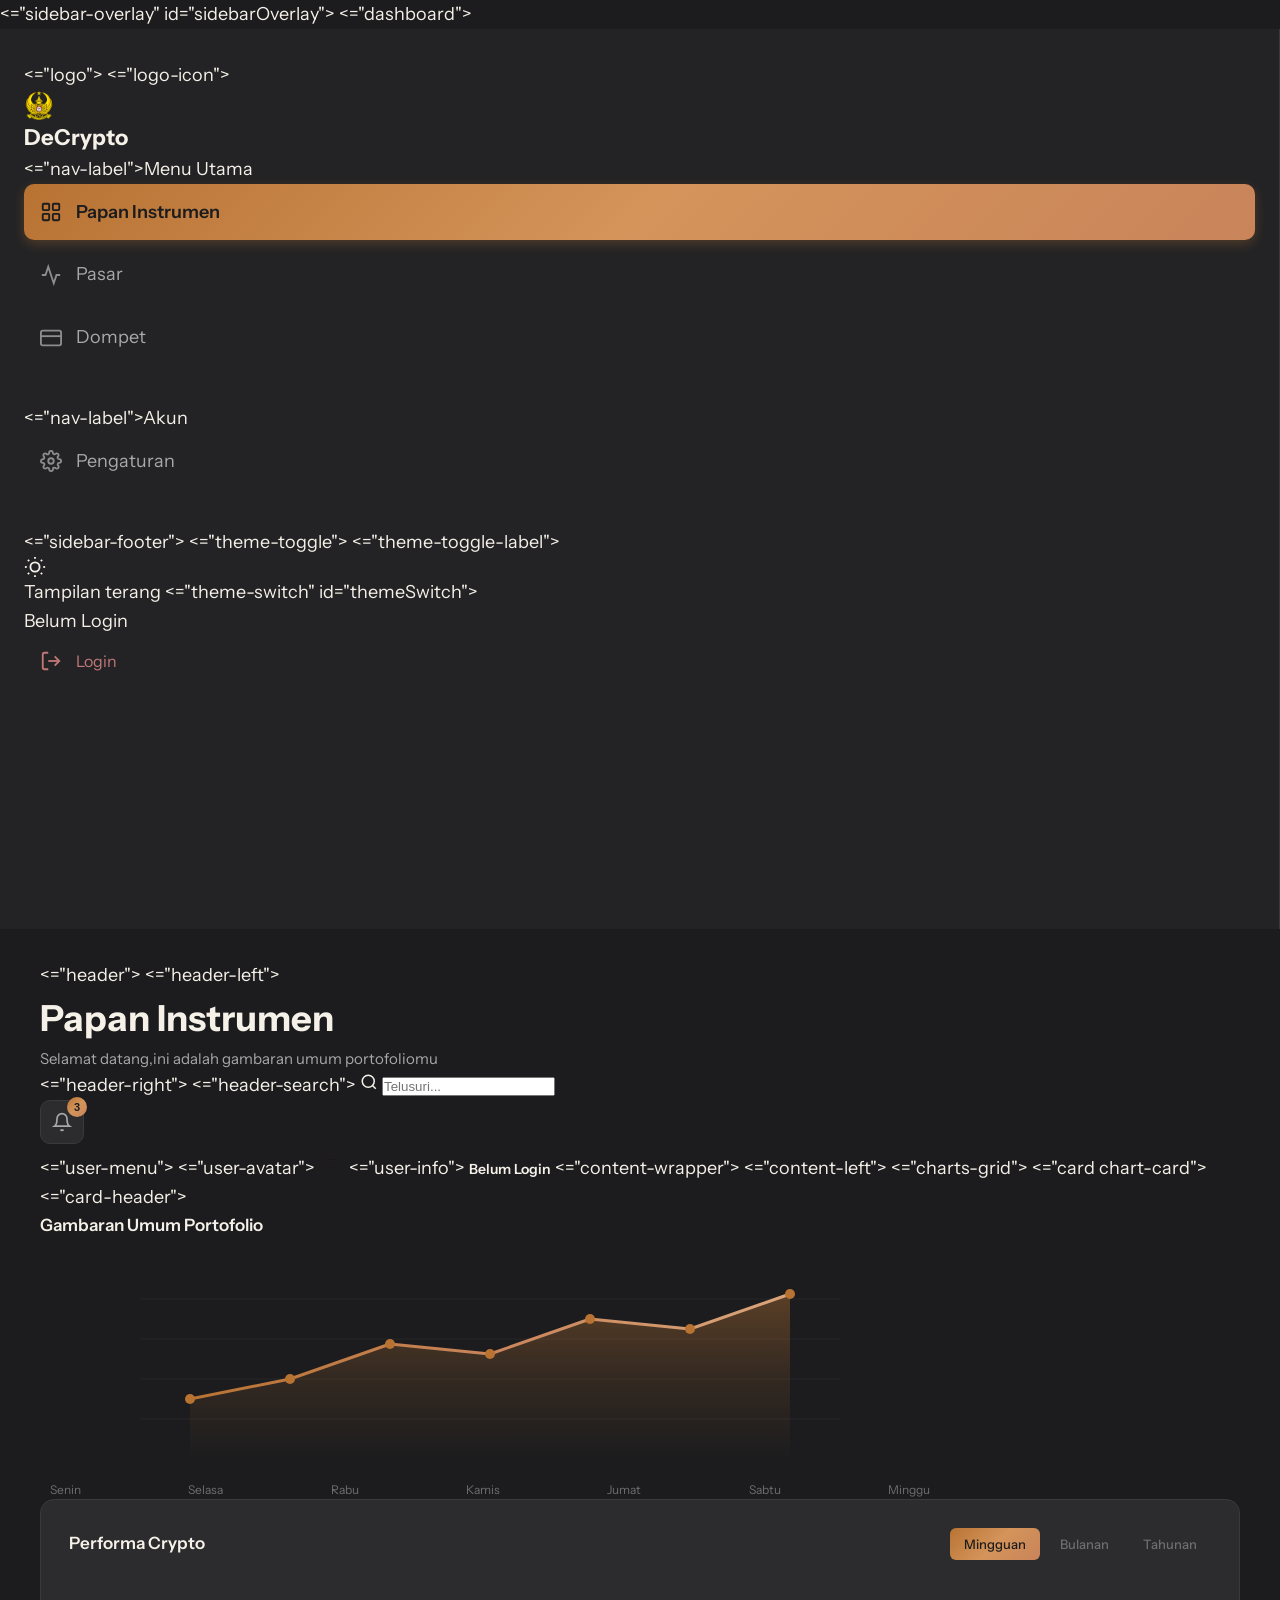
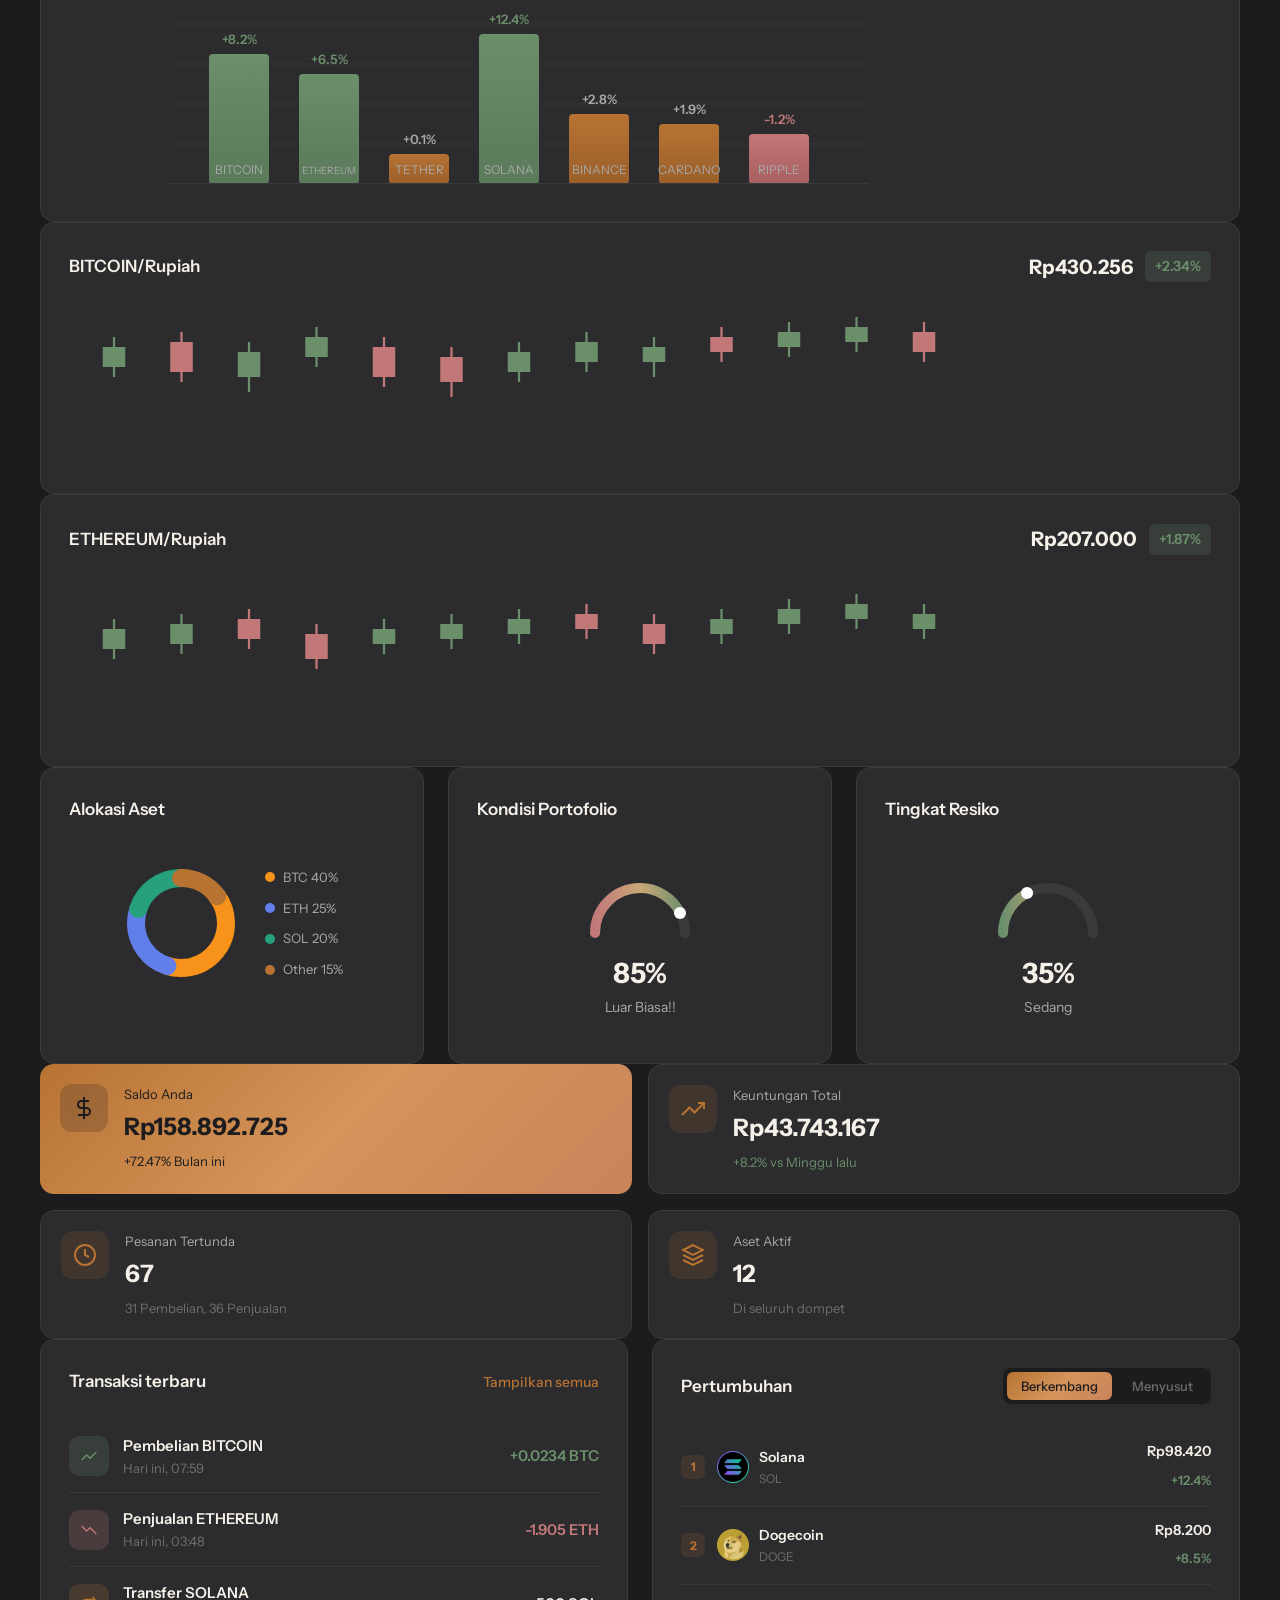
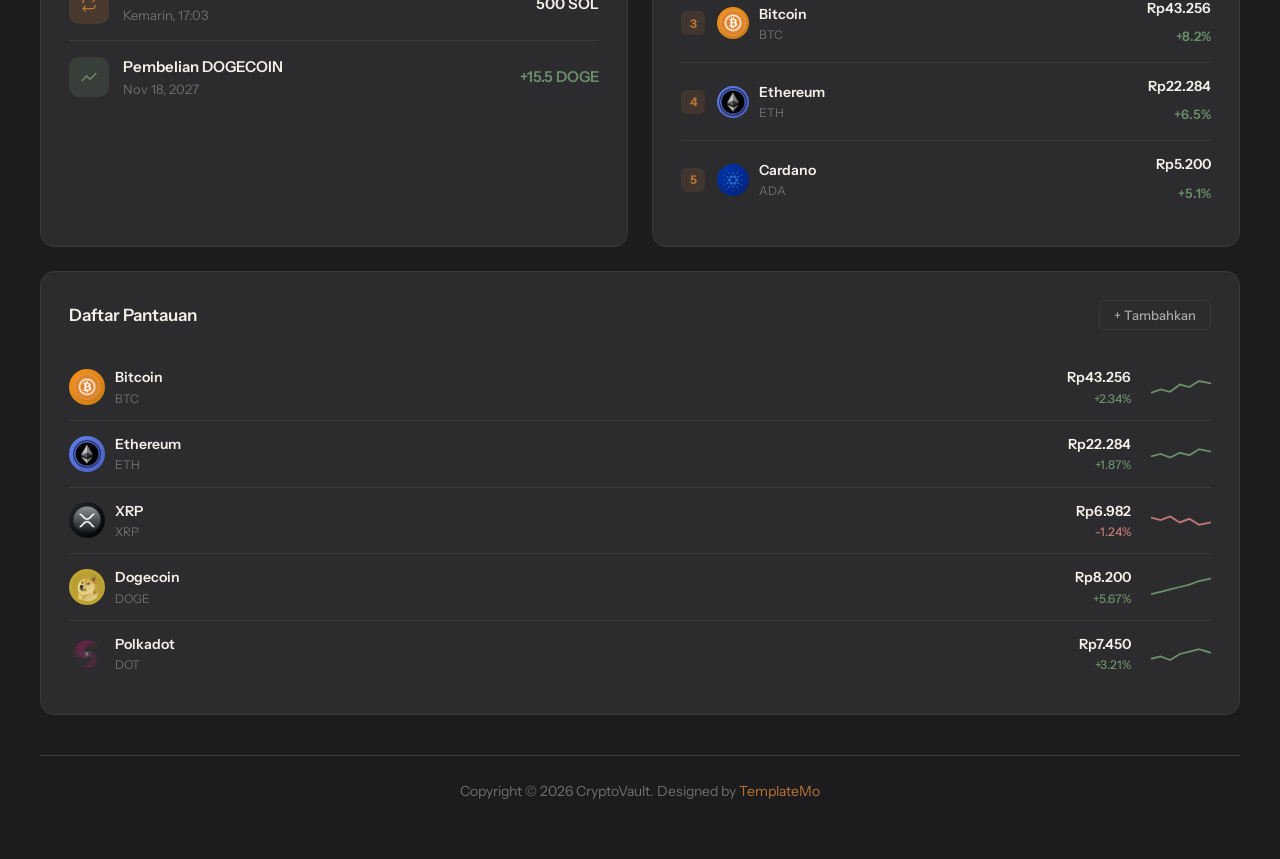
==== index.html @ 8c6b8ea2 "Update index.html" ====
<!DOCTYPE html>
<html lang="en" data-theme="dark">
<head>
    <meta charset="UTF-8">
    <meta name="viewport" content="width=device-width, initial-scale=1.0">
    <title>Dashboard - Decrypto</title>
    <script>
        // Load theme immediately to prevent flash
        (function() {
            const savedTheme = localStorage.getItem('theme') || 'dark';
            document.documentElement.setAttribute('data-theme', savedTheme);
        })();
    </script>
    <link rel="preconnect" href="https://fonts.googleapis.com">
    <link rel="preconnect" href="https://fonts.gstatic.com" crossorigin>
    <link href="https://fonts.googleapis.com/css2?family=Instrument+Sans:wght@400;500;600;700&display=swap" rel="stylesheet">
    <link rel="stylesheet" href="css/templatemo-crypto-style.css">
    <link rel="stylesheet" href="css/templatemo-crypto-dashboard.css">
    
    <!--

TemplateMo 609 Crypto Vault

https://templatemo.com/tm-609-crypto-vault

-->
</head>
<body>
    <!-- Mobile Menu Toggle -->
    <button class="mobile-menu-toggle" id="mobileMenuToggle" aria-label="Toggle menu">
        <div class="hamburger">
            <span></span>
            <span></span>
            <span></span>
        </div>
    </button>

    <!-- Sidebar Overlay -->
    <="sidebar-overlay" id="sidebarOverlay"></div>

    <="dashboard">
        <!-- Sidebar -->
        <aside class="sidebar" id="sidebar">
            <="logo">
                <="logo-icon"><img src="img/Delyot.png" width="30" height="30"></div>
                <span class="logo-text">DeCrypto</span>
            </div>

            <nav class="nav-section">
                <="nav-label">Menu Utama</div>
                <a href="index.html" class="nav-item active">
                    <svg class="nav-icon" viewBox="0 0 24 24" fill="none" stroke="currentColor" stroke-width="2">
                        <rect x="3" y="3" width="7" height="7" rx="1"/>
                        <rect x="14" y="3" width="7" height="7" rx="1"/>
                        <rect x="3" y="14" width="7" height="7" rx="1"/>
                        <rect x="14" y="14" width="7" height="7" rx="1"/>
                    </svg>
                    Papan Instrumen
                </a>
                <a href="markets.html" class="nav-item">
                    <svg class="nav-icon" viewBox="0 0 24 24" fill="none" stroke="currentColor" stroke-width="2">
                        <polyline points="22 12 18 12 15 21 9 3 6 12 2 12"/>
                    </svg>
                    Pasar
                </a>
                <a href="wallet.html" class="nav-item">
                    <svg class="nav-icon" viewBox="0 0 24 24" fill="none" stroke="currentColor" stroke-width="2">
                        <rect x="1" y="4" width="22" height="16" rx="2" ry="2"/>
                        <line x1="1" y1="10" x2="23" y2="10"/>
                    </svg>
                    Dompet
                </a>
            </nav>

            <nav class="nav-section">
                <="nav-label">Akun</div>
                <a href="settings.html" class="nav-item">
                    <svg class="nav-icon" viewBox="0 0 24 24" fill="none" stroke="currentColor" stroke-width="2">
                        <circle cx="12" cy="12" r="3"/>
                        <path d="M19.4 15a1.65 1.65 0 00.33 1.82l.06.06a2 2 0 010 2.83 2 2 0 01-2.83 0l-.06-.06a1.65 1.65 0 00-1.82-.33 1.65 1.65 0 00-1 1.51V21a2 2 0 01-2 2 2 2 0 01-2-2v-.09A1.65 1.65 0 009 19.4a1.65 1.65 0 00-1.82.33l-.06.06a2 2 0 01-2.83 0 2 2 0 010-2.83l.06-.06a1.65 1.65 0 00.33-1.82 1.65 1.65 0 00-1.51-1H3a2 2 0 01-2-2 2 2 0 012-2h.09A1.65 1.65 0 004.6 9a1.65 1.65 0 00-.33-1.82l-.06-.06a2 2 0 010-2.83 2 2 0 012.83 0l.06.06a1.65 1.65 0 001.82.33H9a1.65 1.65 0 001-1.51V3a2 2 0 012-2 2 2 0 012 2v.09a1.65 1.65 0 001 1.51 1.65 1.65 0 001.82-.33l.06-.06a2 2 0 012.83 0 2 2 0 010 2.83l-.06.06a1.65 1.65 0 00-.33 1.82V9a1.65 1.65 0 001.51 1H21a2 2 0 012 2 2 2 0 01-2 2h-.09a1.65 1.65 0 00-1.51 1z"/>
                    </svg>
                    Pengaturan
                </a>
            </nav>

            <="sidebar-footer">
                <="theme-toggle">
                    <="theme-toggle-label">
                        <svg width="22" height="22" viewBox="0 0 24 24" fill="none" stroke="currentColor" stroke-width="2">
                            <circle cx="12" cy="12" r="5"/>
                            <line x1="12" y1="1" x2="12" y2="3"/>
                            <line x1="12" y1="21" x2="12" y2="23"/>
                            <line x1="4.22" y1="4.22" x2="5.64" y2="5.64"/>
                            <line x1="18.36" y1="18.36" x2="19.78" y2="19.78"/>
                            <line x1="1" y1="12" x2="3" y2="12"/>
                            <line x1="21" y1="12" x2="23" y2="12"/>
                            <line x1="4.22" y1="19.78" x2="5.64" y2="18.36"/>
                            <line x1="18.36" y1="5.64" x2="19.78" y2="4.22"/>
                        </svg>
                        Tampilan terang
                    </div>
                    <="theme-switch" id="themeSwitch"></div>
                </div>
                <p id="userInfo">Belum Login</p>
                <div id="authArea">
                    <button onclick="goLogin()" class="logout-btn">
                
                    <svg viewBox="0 0 24 24" fill="transparent" stroke="currentColor" stroke-width="2">
                        <path d="M9 21H5a2 2 0 01-2-2V5a2 2 0 012-2h4"/>
                        <polyline points="16 17 21 12 16 7"/>
                        <line x1="21" y1="12" x2="9" y2="12"/>
                    </svg>
                    Login
                    </button>
                </div>
            </div>
        </aside>

        <!-- Main Content -->
        <main class="main-content">
            <!-- Header -->
            <="header">
                <="header-left">
                    <h1>Papan Instrumen</h1>
                     <p id="userInfoo" class="header-subtitle">Selamat datang,ini adalah gambaran umum portofoliomu</p>
                </div>
                <="header-right">
                    <="header-search">
                        <svg width="18" height="18" viewBox="0 0 24 24" fill="none" stroke="currentColor" stroke-width="2">
                            <circle cx="11" cy="11" r="8"/>
                            <line x1="21" y1="21" x2="16.65" y2="16.65"/>
                        </svg>
                        <input type="text" placeholder="Telusuri...">
                    </div>
                    <button class="notification-btn">
                        <svg width="20" height="20" viewBox="0 0 24 24" fill="none" stroke="currentColor" stroke-width="2">
                            <path d="M18 8A6 6 0 006 8c0 7-3 9-3 9h18s-3-2-3-9"/>
                            <path d="M13.73 21a2 2 0 01-3.46 0"/>
                        </svg>
                        <span class="notification-badge">3</span>
                    </button>
                    <="user-menu">
                        <="user-avatar"><img src="img/user.png" width="30" height="30"></div>
                        <="user-info">
                            <span id="userInfooo" class="user-name">Belum Login</span>
                        </div>
                    </div>
                </div>
            </div>

            <!-- Content Wrapper -->
            <="content-wrapper">
                <!-- Left Column -->
                <="content-left">
                    <!-- Charts Grid -->
                    <="charts-grid">
                        <!-- Portfolio Overview -->
                        <="card chart-card">
                            <="card-header">
                                <h2 class="card-title">Gambaran Umum Portofolio</h2>
                            </div>
                            <div class="chart-container">
                                <svg class="line-chart" viewBox="0 0 700 200" preserveAspectRatio="xMidYMid meet">
                                    <defs>
                                        <linearGradient id="lineGradient" x1="0%" y1="0%" x2="100%" y2="0%">
                                            <stop offset="0%" style="stop-color:#b87333"/>
                                            <stop offset="50%" style="stop-color:#c9845a"/>
                                            <stop offset="100%" style="stop-color:#daa57a"/>
                                        </linearGradient>
                                        <linearGradient id="areaGradient" x1="0%" y1="0%" x2="0%" y2="100%">
                                            <stop offset="0%" style="stop-color:#b87333;stop-opacity:0.4"/>
                                            <stop offset="50%" style="stop-color:#b87333;stop-opacity:0.15"/>
                                            <stop offset="100%" style="stop-color:#b87333;stop-opacity:0"/>
                                        </linearGradient>
                                    </defs>
                                    <!-- Grid Lines -->
                                    <line x1="0" y1="40" x2="700" y2="40" stroke="var(--chart-grid)" stroke-width="1"/>
                                    <line x1="0" y1="80" x2="700" y2="80" stroke="var(--chart-grid)" stroke-width="1"/>
                                    <line x1="0" y1="120" x2="700" y2="120" stroke="var(--chart-grid)" stroke-width="1"/>
                                    <line x1="0" y1="160" x2="700" y2="160" stroke="var(--chart-grid)" stroke-width="1"/>
                                    
                                    <!-- Area Fill -->
                                    <polygon points="50,140 150,120 250,85 350,95 450,60 550,70 650,35 650,200 50,200" fill="url(#areaGradient)"/>
                                    
                                    <!-- Line -->
                                    <polyline points="50,140 150,120 250,85 350,95 450,60 550,70 650,35" fill="none" stroke="url(#lineGradient)" stroke-width="3" stroke-linecap="round" stroke-linejoin="round"/>
                                    
                                    <!-- Dots -->
                                    <circle cx="50" cy="140" r="5" fill="#b87333"/>
                                    <circle cx="150" cy="120" r="5" fill="#b87333"/>
                                    <circle cx="250" cy="85" r="5" fill="#b87333"/>
                                    <circle cx="350" cy="95" r="5" fill="#b87333"/>
                                    <circle cx="450" cy="60" r="5" fill="#b87333"/>
                                    <circle cx="550" cy="70" r="5" fill="#b87333"/>
                                    <circle cx="650" cy="35" r="5" fill="#b87333"/>
                                </svg>
                                <div class="chart-labels">
                                    <span>Senin</span>
                                    <span>Selasa</span>
                                    <span>Rabu</span>
                                    <span>Kamis</span>
                                    <span>Jumat</span>
                                    <span>Sabtu</span>
                                    <span>Minggu</span>
                                </div>
                            </div>
                        </div>

                        <!-- Asset Performance -->
                        <div class="card chart-card">
                            <div class="card-header">
                                <h2 class="card-title">Performa Crypto</h2>
                                <div class="chart-tabs">
                                    <button class="chart-tab active">Mingguan</button>
                                    <button class="chart-tab">Bulanan</button>
                                    <button class="chart-tab">Tahunan</button>
                                </div>
                            </div>
                            <div class="chart-container">
                                <svg class="bar-chart" viewBox="0 0 700 200" preserveAspectRatio="xMidYMid meet">
                                    <defs>
                                        <linearGradient id="barGradient1" x1="0%" y1="0%" x2="0%" y2="100%">
                                            <stop offset="0%" style="stop-color:#6b8e6b"/>
                                            <stop offset="100%" style="stop-color:#5a7a5a"/>
                                        </linearGradient>
                                        <linearGradient id="barGradient2" x1="0%" y1="0%" x2="0%" y2="100%">
                                            <stop offset="0%" style="stop-color:#b87333"/>
                                            <stop offset="100%" style="stop-color:#9a5f2a"/>
                                        </linearGradient>
                                        <linearGradient id="barGradient3" x1="0%" y1="0%" x2="0%" y2="100%">
                                            <stop offset="0%" style="stop-color:#c27878"/>
                                            <stop offset="100%" style="stop-color:#a85f5f"/>
                                        </linearGradient>
                                    </defs>
                                    <!-- Grid Lines -->
                                    <line x1="0" y1="40" x2="700" y2="40" stroke="var(--chart-grid)" stroke-width="1"/>
                                    <line x1="0" y1="80" x2="700" y2="80" stroke="var(--chart-grid)" stroke-width="1"/>
                                    <line x1="0" y1="120" x2="700" y2="120" stroke="var(--chart-grid)" stroke-width="1"/>
                                    <line x1="0" y1="160" x2="700" y2="160" stroke="var(--chart-grid)" stroke-width="1"/>
                                    
                                    <!-- Bars - BTC -->
                                    <rect x="40" y="70" width="60" height="130" rx="4" fill="url(#barGradient1)"/>
                                    <text x="70" y="190" text-anchor="middle" fill="var(--text-secondary)" font-size="12">BITCOIN</text>
                                    <text x="70" y="60" text-anchor="middle" fill="var(--gain)" font-size="13" font-weight="600">+8.2%</text>
                                    
                                    <!-- Bars - ETH -->
                                    <rect x="130" y="90" width="60" height="110" rx="4" fill="url(#barGradient1)"/>
                                    <text x="160" y="190" text-anchor="middle" fill="var(--text-secondary)" font-size="10">ETHEREUM</text>
                                    <text x="160" y="80" text-anchor="middle" fill="var(--gain)" font-size="13" font-weight="600">+6.5%</text>
                                    
                                    <!-- Bars - USDT -->
                                    <rect x="220" y="170" width="60" height="30" rx="4" fill="url(#barGradient2)"/>
                                    <text x="250" y="190" text-anchor="middle" fill="var(--text-secondary)" font-size="12">TETHER</text>
                                    <text x="250" y="160" text-anchor="middle" fill="var(--text-secondary)" font-size="13" font-weight="600">+0.1%</text>
                                    
                                    <!-- Bars - SOL -->
                                    <rect x="310" y="50" width="60" height="150" rx="4" fill="url(#barGradient1)"/>
                                    <text x="340" y="190" text-anchor="middle" fill="var(--text-secondary)" font-size="12">SOLANA</text>
                                    <text x="340" y="40" text-anchor="middle" fill="var(--gain)" font-size="13" font-weight="600">+12.4%</text>
                                    
                                    <!-- Bars - BNB -->
                                    <rect x="400" y="130" width="60" height="70" rx="4" fill="url(#barGradient2)"/>
                                    <text x="430" y="190" text-anchor="middle" fill="var(--text-secondary)" font-size="12">BINANCE</text>
                                    <text x="430" y="120" text-anchor="middle" fill="var(--text-secondary)" font-size="13" font-weight="600">+2.8%</text>
                                    
                                    <!-- Bars - ADA -->
                                    <rect x="490" y="140" width="60" height="60" rx="4" fill="url(#barGradient2)"/>
                                    <text x="520" y="190" text-anchor="middle" fill="var(--text-secondary)" font-size="12">CARDANO</text>
                                    <text x="520" y="130" text-anchor="middle" fill="var(--text-secondary)" font-size="13" font-weight="600">+1.9%</text>
                                    
                                    <!-- Bars - XRP -->
                                    <rect x="580" y="150" width="60" height="50" rx="4" fill="url(#barGradient3)"/>
                                    <text x="610" y="190" text-anchor="middle" fill="var(--text-secondary)" font-size="12">RIPPLE</text>
                                    <text x="610" y="140" text-anchor="middle" fill="var(--loss)" font-size="13" font-weight="600">-1.2%</text>
                                    
                                    <!-- Baseline -->
                                    <line x1="0" y1="200" x2="700" y2="200" stroke="var(--border)" stroke-width="2"/>        
                                </svg>
                            </div>
                        </div>

                        <!-- BTC/USD Trading -->
                        <div class="card chart-card">
                            <div class="card-header">
                                <h2 class="card-title">BITCOIN/Rupiah</h2>
                                <div class="trading-pair">
                                    <span class="pair-price">Rp430.256</span>
                                    <span class="pair-change positive">+2.34%</span>
                                </div>
                            </div>
                            <div class="candlestick-chart">
                                <svg viewBox="0 0 400 150" preserveAspectRatio="none">
                                    <line x1="20" y1="30" x2="20" y2="70" stroke="#6b8e6b" stroke-width="1"/>
                                    <rect x="15" y="40" width="10" height="20" fill="#6b8e6b"/>
                                    <line x1="50" y1="25" x2="50" y2="75" stroke="#c27878" stroke-width="1"/>
                                    <rect x="45" y="35" width="10" height="30" fill="#c27878"/>
                                    <line x1="80" y1="35" x2="80" y2="85" stroke="#6b8e6b" stroke-width="1"/>
                                    <rect x="75" y="45" width="10" height="25" fill="#6b8e6b"/>
                                    <line x1="110" y1="20" x2="110" y2="60" stroke="#6b8e6b" stroke-width="1"/>
                                    <rect x="105" y="30" width="10" height="20" fill="#6b8e6b"/>
                                    <line x1="140" y1="30" x2="140" y2="80" stroke="#c27878" stroke-width="1"/>
                                    <rect x="135" y="40" width="10" height="30" fill="#c27878"/>
                                    <line x1="170" y1="40" x2="170" y2="90" stroke="#c27878" stroke-width="1"/>
                                    <rect x="165" y="50" width="10" height="25" fill="#c27878"/>
                                    <line x1="200" y1="35" x2="200" y2="75" stroke="#6b8e6b" stroke-width="1"/>
                                    <rect x="195" y="45" width="10" height="20" fill="#6b8e6b"/>
                                    <line x1="230" y1="25" x2="230" y2="65" stroke="#6b8e6b" stroke-width="1"/>
                                    <rect x="225" y="35" width="10" height="20" fill="#6b8e6b"/>
                                    <line x1="260" y1="30" x2="260" y2="70" stroke="#6b8e6b" stroke-width="1"/>
                                    <rect x="255" y="40" width="10" height="15" fill="#6b8e6b"/>
                                    <line x1="290" y1="20" x2="290" y2="55" stroke="#c27878" stroke-width="1"/>
                                    <rect x="285" y="30" width="10" height="15" fill="#c27878"/>
                                    <line x1="320" y1="15" x2="320" y2="50" stroke="#6b8e6b" stroke-width="1"/>
                                    <rect x="315" y="25" width="10" height="15" fill="#6b8e6b"/>
                                    <line x1="350" y1="10" x2="350" y2="45" stroke="#6b8e6b" stroke-width="1"/>
                                    <rect x="345" y="20" width="10" height="15" fill="#6b8e6b"/>
                                    <line x1="380" y1="15" x2="380" y2="55" stroke="#c27878" stroke-width="1"/>
                                    <rect x="375" y="25" width="10" height="20" fill="#c27878"/>
                                </svg>
                            </div>
                        </div>

                        <!-- ETH/USD Trading -->
                        <div class="card chart-card">
                            <div class="card-header">
                                <h2 class="card-title">ETHEREUM/Rupiah</h2>
                                <div class="trading-pair">
                                    <span class="pair-price">Rp207.000</span>
                                    <span class="pair-change positive">+1.87%</span>
                                </div>
                            </div>
                            <div class="candlestick-chart">
                                <svg viewBox="0 0 400 150" preserveAspectRatio="none">
                                    <line x1="20" y1="40" x2="20" y2="80" stroke="#6b8e6b" stroke-width="1"/>
                                    <rect x="15" y="50" width="10" height="20" fill="#6b8e6b"/>
                                    <line x1="50" y1="35" x2="50" y2="75" stroke="#6b8e6b" stroke-width="1"/>
                                    <rect x="45" y="45" width="10" height="20" fill="#6b8e6b"/>
                                    <line x1="80" y1="30" x2="80" y2="70" stroke="#c27878" stroke-width="1"/>
                                    <rect x="75" y="40" width="10" height="20" fill="#c27878"/>
                                    <line x1="110" y1="45" x2="110" y2="90" stroke="#c27878" stroke-width="1"/>
                                    <rect x="105" y="55" width="10" height="25" fill="#c27878"/>
                                    <line x1="140" y1="40" x2="140" y2="75" stroke="#6b8e6b" stroke-width="1"/>
                                    <rect x="135" y="50" width="10" height="15" fill="#6b8e6b"/>
                                    <line x1="170" y1="35" x2="170" y2="70" stroke="#6b8e6b" stroke-width="1"/>
                                    <rect x="165" y="45" width="10" height="15" fill="#6b8e6b"/>
                                    <line x1="200" y1="30" x2="200" y2="65" stroke="#6b8e6b" stroke-width="1"/>
                                    <rect x="195" y="40" width="10" height="15" fill="#6b8e6b"/>
                                    <line x1="230" y1="25" x2="230" y2="60" stroke="#c27878" stroke-width="1"/>
                                    <rect x="225" y="35" width="10" height="15" fill="#c27878"/>
                                    <line x1="260" y1="35" x2="260" y2="75" stroke="#c27878" stroke-width="1"/>
                                    <rect x="255" y="45" width="10" height="20" fill="#c27878"/>
                                    <line x1="290" y1="30" x2="290" y2="65" stroke="#6b8e6b" stroke-width="1"/>
                                    <rect x="285" y="40" width="10" height="15" fill="#6b8e6b"/>
                                    <line x1="320" y1="20" x2="320" y2="55" stroke="#6b8e6b" stroke-width="1"/>
                                    <rect x="315" y="30" width="10" height="15" fill="#6b8e6b"/>
                                    <line x1="350" y1="15" x2="350" y2="50" stroke="#6b8e6b" stroke-width="1"/>
                                    <rect x="345" y="25" width="10" height="15" fill="#6b8e6b"/>
                                    <line x1="380" y1="25" x2="380" y2="60" stroke="#6b8e6b" stroke-width="1"/>
                                    <rect x="375" y="35" width="10" height="15" fill="#6b8e6b"/>
                                </svg>
                            </div>
                        </div>
                    </div>

                    <!-- Bottom Row -->
                    <div class="bottom-row">
                        <!-- Asset Allocation -->
                        <div class="card">
                            <div class="card-header">
                                <h2 class="card-title">Alokasi Aset</h2>
                            </div>
                            <div class="donut-chart-container">
                                <svg class="donut-chart" viewBox="0 0 120 120">
                                    <circle cx="60" cy="60" r="45" fill="none" stroke="#f7931a" stroke-width="18" stroke-dasharray="113 170" stroke-dashoffset="-42" stroke-linecap="round"/>
                                    <circle cx="60" cy="60" r="45" fill="none" stroke="#627eea" stroke-width="18" stroke-dasharray="71 212" stroke-dashoffset="-155" stroke-linecap="round"/>
                                    <circle cx="60" cy="60" r="45" fill="none" stroke="#26a17b" stroke-width="18" stroke-dasharray="57 226" stroke-dashoffset="-226" stroke-linecap="round"/>
                                    <circle cx="60" cy="60" r="45" fill="none" stroke="#b87333" stroke-width="18" stroke-dasharray="42 241" stroke-dashoffset="-283" stroke-linecap="round"/>
                                </svg>
                                <div class="donut-legend">
                                    <div class="legend-item"><span class="legend-dot btc"></span>BTC 40%</div>
                                    <div class="legend-item"><span class="legend-dot eth"></span>ETH 25%</div>
                                    <div class="legend-item"><span class="legend-dot usdt"></span>SOL 20%</div>
                                    <div class="legend-item"><span class="legend-dot other"></span>Other 15%</div>
                                </div>
                            </div>
                        </div>

                        <!-- Portfolio Health -->
                        <div class="card">
                            <div class="card-header">
                                <h2 class="card-title">Kondisi Portofolio</h2>
                            </div>
                            <div class="gauge-container">
                                <svg class="gauge" viewBox="0 0 120 80">
                                    <defs>
                                        <linearGradient id="gaugeGradient1" x1="0%" y1="0%" x2="100%" y2="0%">
                                            <stop offset="0%" style="stop-color:#c27878"/>
                                            <stop offset="50%" style="stop-color:#c9a878"/>
                                            <stop offset="100%" style="stop-color:#6b8e6b"/>
                                        </linearGradient>
                                    </defs>
                                    <path d="M15,70 A45,45 0 0,1 105,70" fill="none" stroke="var(--border)" stroke-width="10" stroke-linecap="round"/>
                                    <path d="M15,70 A45,45 0 0,1 105,70" fill="none" stroke="url(#gaugeGradient1)" stroke-width="10" stroke-linecap="round" stroke-dasharray="120 141"/>
                                    <circle cx="100" cy="50" r="6" fill="white"/>
                                </svg>
                                <div class="gauge-value">85%</div>
                                <div class="gauge-label">Luar Biasa!!</div>
                            </div>
                        </div>

                        <!-- Risk Level -->
                        <div class="card">
                            <div class="card-header">
                                <h2 class="card-title">Tingkat Resiko</h2>
                            </div>
                            <div class="gauge-container">
                                <svg class="gauge" viewBox="0 0 120 80">
                                    <defs>
                                        <linearGradient id="gaugeGradient2" x1="0%" y1="0%" x2="100%" y2="0%">
                                            <stop offset="0%" style="stop-color:#6b8e6b"/>
                                            <stop offset="50%" style="stop-color:#c9a878"/>
                                            <stop offset="100%" style="stop-color:#c27878"/>
                                        </linearGradient>
                                    </defs>
                                    <path d="M15,70 A45,45 0 0,1 105,70" fill="none" stroke="var(--border)" stroke-width="10" stroke-linecap="round"/>
                                    <path d="M15,70 A45,45 0 0,1 105,70" fill="none" stroke="url(#gaugeGradient2)" stroke-width="10" stroke-linecap="round" stroke-dasharray="50 141"/>
                                    <circle cx="39" cy="30" r="6" fill="white"/>
                                </svg>
                                <div class="gauge-value">35%</div>
                                <div class="gauge-label">Sedang</div>
                            </div>
                        </div>
                    </div>
                </div>

                <!-- Right Column - Stats -->
                <div class="content-right">
                    <div class="stat-card primary">
                        <div class="stat-icon">
                            <svg width="24" height="24" viewBox="0 0 24 24" fill="none" stroke="currentColor" stroke-width="2">
                                <line x1="12" y1="1" x2="12" y2="23"/>
                                <path d="M17 5H9.5a3.5 3.5 0 000 7h5a3.5 3.5 0 010 7H6"/>
                            </svg>
                        </div>
                        <div class="stat-content">
                            <div class="stat-label">Saldo Anda</div>
                            <div class="stat-value">Rp158.892.725</div>
                            <div class="stat-change positive">+72.47% Bulan ini</div>
                        </div>
                    </div>
                    <div class="stat-card">
                        <div class="stat-icon">
                            <svg width="24" height="24" viewBox="0 0 24 24" fill="none" stroke="currentColor" stroke-width="2">
                                <polyline points="23 6 13.5 15.5 8.5 10.5 1 18"/>
                                <polyline points="17 6 23 6 23 12"/>
                            </svg>
                        </div>
                        <div class="stat-content">
                            <div class="stat-label">Keuntungan Total</div>
                            <div class="stat-value">Rp43.743.167</div>
                            <div class="stat-change positive">+8.2% vs Minggu lalu</div>
                        </div>
                    </div>
                    <div class="stat-card">
                        <div class="stat-icon">
                            <svg width="24" height="24" viewBox="0 0 24 24" fill="none" stroke="currentColor" stroke-width="2">
                                <circle cx="12" cy="12" r="10"/>
                                <polyline points="12 6 12 12 16 14"/>
                            </svg>
                        </div>
                        <div class="stat-content">
                            <div class="stat-label">Pesanan Tertunda</div>
                            <div class="stat-value">67</div>
                            <div class="stat-change">31 Pembelian, 36 Penjualan</div>
                        </div>
                    </div>
                    <div class="stat-card">
                        <div class="stat-icon">
                            <svg width="24" height="24" viewBox="0 0 24 24" fill="none" stroke="currentColor" stroke-width="2">
                                <path d="M12 2L2 7l10 5 10-5-10-5z"/>
                                <path d="M2 17l10 5 10-5"/>
                                <path d="M2 12l10 5 10-5"/>
                            </svg>
                        </div>
                        <div class="stat-content">
                            <div class="stat-label">Aset Aktif</div>
                            <div class="stat-value">12</div>
                            <div class="stat-change">Di seluruh dompet</div>
                        </div>
                    </div>
                </div>
            </div>
            <!-- Transactions Row -->
            <div class="transactions-row">
                <!-- Recent Transactions -->
                <div class="card transactions-card">
                    <div class="card-header">
                        <h2 class="card-title">Transaksi terbaru</h2>
                        <a href="#" class="view-all">Tampilkan semua</a>
                    </div>
                    <div class="transactions-list">
                        <div class="transaction-item">
                            <div class="transaction-icon buy">
                                <svg width="16" height="16" viewBox="0 0 24 24" fill="none" stroke="currentColor" stroke-width="2">
                                    <polyline points="23 6 13.5 15.5 8.5 10.5 1 18"/>
                                </svg>
                            </div>
                            <div class="transaction-details">
                                <span class="transaction-title">Pembelian BITCOIN</span>
                                <span class="transaction-date">Hari ini, 07:59</span>
                            </div>
                            <div class="transaction-amount positive">+0.0234 BTC</div>
                        </div>
                        <div class="transaction-item">
                            <div class="transaction-icon sell">
                                <svg width="16" height="16" viewBox="0 0 24 24" fill="none" stroke="currentColor" stroke-width="2">
                                    <polyline points="23 18 13.5 8.5 8.5 13.5 1 6"/>
                                </svg>
                            </div>
                            <div class="transaction-details">
                                <span class="transaction-title">Penjualan ETHEREUM</span>
                                <span class="transaction-date">Hari ini, 03:48</span>
                            </div>
                            <div class="transaction-amount negative">-1.905 ETH</div>
                        </div>
                        <div class="transaction-item">
                            <div class="transaction-icon transfer">
                                <svg width="16" height="16" viewBox="0 0 24 24" fill="none" stroke="currentColor" stroke-width="2">
                                    <polyline points="17 1 21 5 17 9"/>
                                    <path d="M3 11V9a4 4 0 014-4h14"/>
                                    <polyline points="7 23 3 19 7 15"/>
                                    <path d="M21 13v2a4 4 0 01-4 4H3"/>
                                </svg>
                            </div>
                            <div class="transaction-details">
                                <span class="transaction-title">Transfer SOLANA</span>
                                <span class="transaction-date">Kemarin, 17:03</span>
                            </div>
                            <div class="transaction-amount">500 SOL</div>
                        </div>
                        <div class="transaction-item">
                            <div class="transaction-icon buy">
                                <svg width="16" height="16" viewBox="0 0 24 24" fill="none" stroke="currentColor" stroke-width="2">
                                    <polyline points="23 6 13.5 15.5 8.5 10.5 1 18"/>
                                </svg>
                            </div>
                            <div class="transaction-details">
                                <span class="transaction-title">Pembelian DOGECOIN</span>
                                <span class="transaction-date">Nov 18, 2027</span>
                            </div>
                            <div class="transaction-amount positive">+15.5 DOGE</div>
                        </div>
                    </div>
                </div>

                <!-- Top Movers -->
                <div class="card movers-card">
                    <div class="card-header">
                        <h2 class="card-title">Pertumbuhan</h2>
                        <div class="movers-tabs">
                            <button class="movers-tab active">Berkembang</button>
                            <button class="movers-tab">Menyusut</button>
                        </div>
                    </div>
                    <div class="movers-list">
                        <div class="mover-item">
                            <div class="mover-rank">1</div>
                            <div class="mover-coin">
                                <div class="coin-icon sol"><img src="img/Solana_logo.png" width="30" height="30"></div>
                                <div class="coin-info">
                                    <span class="coin-name">Solana</span>
                                    <span class="coin-symbol">SOL</span>
                                </div>
                            </div>
                            <div class="mover-data">
                                <span class="mover-price">Rp98.420</span>
                                <span class="mover-change positive">+12.4%</span>
                            </div>
                        </div>
                        <div class="mover-item">
                            <div class="mover-rank">2</div>
                            <div class="mover-coin">
                                <div class="coin-icon doge"><img src="img/Dogecoin.png" width="30" height="30"></div>
                                <div class="coin-info">
                                    <span class="coin-name">Dogecoin</span>
                                    <span class="coin-symbol">DOGE</span>
                                </div>
                            </div>
                            <div class="mover-data">
                                <span class="mover-price">Rp8.200</span>
                                <span class="mover-change positive">+8.5%</span>
                            </div>
                        </div>
                        <div class="mover-item">
                            <div class="mover-rank">3</div>
                            <div class="mover-coin">
                                <div class="coin-icon btc"><img src="img/bitcoin.png" width="30" height="30"></div>
                                <div class="coin-info">
                                    <span class="coin-name">Bitcoin</span>
                                    <span class="coin-symbol">BTC</span>
                                </div>
                            </div>
                            <div class="mover-data">
                                <span class="mover-price">Rp43.256</span>
                                <span class="mover-change positive">+8.2%</span>
                            </div>
                        </div>
                        <div class="mover-item">
                            <div class="mover-rank">4</div>
                            <div class="mover-coin">
                                <div class="coin-icon eth"><img src="img/ethereum-icon.png" width="30" height="30"></div>
                                <div class="coin-info">
                                    <span class="coin-name">Ethereum</span>
                                    <span class="coin-symbol">ETH</span>
                                </div>
                            </div>
                            <div class="mover-data">
                                <span class="mover-price">Rp22.284</span>
                                <span class="mover-change positive">+6.5%</span>
                            </div>
                        </div>
                        <div class="mover-item">
                            <div class="mover-rank">5</div>
                            <div class="mover-coin">
                                <div class="coin-icon ada"><img src="img/Cardano-removebg-preview.png" width="30" height="30"></div>
                                <div class="coin-info">
                                    <span class="coin-name">Cardano</span>
                                    <span class="coin-symbol">ADA</span>
                                </div>
                            </div>
                            <div class="mover-data">
                                <span class="mover-price">Rp5.200</span>
                                <span class="mover-change positive">+5.1%</span>
                            </div>
                        </div>
                    </div>
                </div>

                <!-- Watchlist -->
                <div class="card watchlist-card">
                    <div class="card-header">
                        <h2 class="card-title">Daftar Pantauan</h2>
                        <button class="add-btn">+ Tambahkan</button>
                    </div>
                    <div class="watchlist">
                        <div class="watchlist-item">
                            <div class="watchlist-coin">
                                <div class="coin-icon btc"><img src="img/bitcoin.png" width="30" height="30"></div>
                                <div class="coin-info">
                                    <span class="coin-name">Bitcoin</span>
                                    <span class="coin-symbol">BTC</span>
                                </div>
                            </div>
                            <div class="watchlist-data">
                                <span class="coin-price">Rp43.256</span>
                                <span class="coin-change positive">+2.34%</span>
                            </div>
                            <svg class="sparkline" viewBox="0 0 50 20">
                                <polyline points="0,15 8,12 16,14 24,8 32,10 40,5 50,7" fill="none" stroke="#6b8e6b" stroke-width="1.5"/>
                            </svg>
                        </div>
                        <div class="watchlist-item">
                            <div class="watchlist-coin">
                                <div class="coin-icon eth"><img src="img/ethereum-icon.png" width="30" height="30"></div>
                                <div class="coin-info">
                                    <span class="coin-name">Ethereum</span>
                                    <span class="coin-symbol">ETH</span>
                                </div>
                            </div>
                            <div class="watchlist-data">
                                <span class="coin-price">Rp22.284</span>
                                <span class="coin-change positive">+1.87%</span>
                            </div>
                            <svg class="sparkline" viewBox="0 0 50 20">
                                <polyline points="0,12 8,10 16,13 24,9 32,11 40,6 50,8" fill="none" stroke="#6b8e6b" stroke-width="1.5"/>
                            </svg>
                        </div>
                        <div class="watchlist-item">
                            <div class="watchlist-coin">
                                <div class="coin-icon xrp"><img src="img/xrp-logo-removebg-preview.png" width="30" height="30"></div>
                                <div class="coin-info">
                                    <span class="coin-name">XRP</span>
                                    <span class="coin-symbol">XRP</span>
                                </div>
                            </div>
                            <div class="watchlist-data">
                                <span class="coin-price">Rp6.982</span>
                                <span class="coin-change negative">-1.24%</span>
                            </div>
                            <svg class="sparkline" viewBox="0 0 50 20">
                                <polyline points="0,8 8,10 16,7 24,12 32,9 40,14 50,12" fill="none" stroke="#c27878" stroke-width="1.5"/>
                            </svg>
                        </div>
                        <div class="watchlist-item">
                            <div class="watchlist-coin">
                                <div class="coin-icon doge"><img src="img/Dogecoin.png" width="30" height="30"></div>
                                <div class="coin-info">
                                    <span class="coin-name">Dogecoin</span>
                                    <span class="coin-symbol">DOGE</span>
                                </div>
                            </div>
                            <div class="watchlist-data">
                                <span class="coin-price">Rp8.200</span>
                                <span class="coin-change positive">+5.67%</span>
                            </div>
                            <svg class="sparkline" viewBox="0 0 50 20">
                                <polyline points="0,16 8,14 16,12 24,10 32,8 40,5 50,3" fill="none" stroke="#6b8e6b" stroke-width="1.5"/>
                            </svg>
                        </div>
                        <div class="watchlist-item">
                            <div class="watchlist-coin">
                                <div class="coin-icon dot"><img src="img/polka-dot-removebg-preview.png" width="30" height="30"></div>
                                <div class="coin-info">
                                    <span class="coin-name">Polkadot</span>
                                    <span class="coin-symbol">DOT</span>
                                </div>
                            </div>
                            <div class="watchlist-data">
                                <span class="coin-price">Rp7.450</span>
                                <span class="coin-change positive">+3.21%</span>
                            </div>
                            <svg class="sparkline" viewBox="0 0 50 20">
                                <polyline points="0,14 8,12 16,15 24,10 32,8 40,6 50,9" fill="none" stroke="#6b8e6b" stroke-width="1.5"/>
                            </svg>
                        </div>
                    </div>
                </div>
            </div>

            <!-- Copyright -->
            <footer class="copyright">
                Copyright &copy; 2026 CryptoVault. Designed by <a href="https://templatemo.com" target="_blank" rel="nofollow">TemplateMo</a>
            </footer>
        </main>
    </div>


    
    <script src="js/templatemo-crypto-script.js"></script>
    <script src="login/js/welcome.js"></script>
</body>
</html>
---- css/templatemo-crypto-style.css ----
/*
==========================================================================
CryptoVault - Crypto Dashboard Template
Template Name: CryptoVault
Template URL: https://templatemo.com
Description: A modern cryptocurrency dashboard template with dark/light mode
Author: TemplateMo
Version: 1.0
==========================================================================

TemplateMo 609 Crypto Vault

https://templatemo.com/tm-609-crypto-vault

*/

/* ========================================
   CSS Reset & Base
======================================== */
* {
    margin: 0;
    padding: 0;
    box-sizing: border-box;
}

/* ========================================
   CSS Variables - Dark Theme (Default)
======================================== */
:root, [data-theme="dark"] {
    --bg-primary: #1c1c1e;
    --bg-secondary: #232325;
    --bg-card: #2c2c2e;
    --bg-card-hover: #343436;
    --accent-copper: #b87333;
    --accent-copper-light: #c9845a;
    --accent-gradient: linear-gradient(135deg, #b87333 0%, #d4945a 50%, #c9845a 100%);
    --accent-gradient-hover: linear-gradient(135deg, #c9845a 0%, #daa57a 50%, #d4945a 100%);
    --text-primary: #f5f0e8;
    --text-secondary: #a8a8a8;
    --text-muted: #6e6e6e;
    --gain: #6b8e6b;
    --loss: #c27878;
    --border: #3a3a3c;
    --shadow: rgba(0, 0, 0, 0.3);
    --chart-grid: rgba(255, 255, 255, 0.05);
    --overlay: rgba(0, 0, 0, 0.5);
}

/* ========================================
   CSS Variables - Light Theme
======================================== */
[data-theme="light"] {
    --bg-primary: #f5f5f7;
    --bg-secondary: #ffffff;
    --bg-card: #ffffff;
    --bg-card-hover: #f0f0f2;
    --accent-copper: #d4945a;
    --accent-copper-light: #e8b88a;
    --accent-gradient: linear-gradient(135deg, #d4945a 0%, #e8b88a 50%, #f0c89a 100%);
    --accent-gradient-hover: linear-gradient(135deg, #e8b88a 0%, #f0c89a 50%, #f5d4a8 100%);
    --text-primary: #1c1c1e;
    --text-secondary: #6e6e6e;
    --text-muted: #9a9a9a;
    --gain: #5a9a5a;
    --loss: #c76b6b;
    --border: #e0e0e2;
    --shadow: rgba(0, 0, 0, 0.08);
    --chart-grid: rgba(0, 0, 0, 0.05);
    --overlay: rgba(0, 0, 0, 0.5);
}

/* ========================================
   Body & Typography
======================================== */
body {
    font-family: 'Instrument Sans', -apple-system, BlinkMacSystemFont, sans-serif;
    font-size: 18px;
    line-height: 1.6;
    background-color: var(--bg-primary);
    color: var(--text-primary);
    min-height: 100vh;
    transition: background-color 0.3s ease, color 0.3s ease;
}

/* ========================================
   Dashboard Layout
======================================== */
.dashboard {
    display: grid;
    grid-template-columns: 260px 1fr;
    min-height: 100vh;
}

/* ========================================
   Mobile Menu Toggle
======================================== */
.mobile-menu-toggle {
    display: none;
    position: fixed;
    top: 20px;
    left: 20px;
    z-index: 1001;
    width: 46px;
    height: 46px;
    background-color: var(--bg-card);
    border: 1px solid var(--border);
    border-radius: 10px;
    cursor: pointer;
    align-items: center;
    justify-content: center;
    transition: all 0.3s ease;
}

.mobile-menu-toggle:hover {
    background-color: var(--bg-card-hover);
}

.hamburger {
    display: flex;
    flex-direction: column;
    gap: 5px;
}

.hamburger span {
    display: block;
    width: 22px;
    height: 2px;
    background-color: var(--text-primary);
    transition: all 0.3s ease;
}

.mobile-menu-toggle.active .hamburger span:nth-child(1) {
    transform: rotate(45deg) translate(5px, 5px);
}

.mobile-menu-toggle.active .hamburger span:nth-child(2) {
    opacity: 0;
}

.mobile-menu-toggle.active .hamburger span:nth-child(3) {
    transform: rotate(-45deg) translate(5px, -5px);
}

.mobile-menu-toggle.active {
    left: auto;
    right: 20px;
}

/* ========================================
   Sidebar Overlay
======================================== */
.sidebar-overlay {
    position: fixed;
    inset: 0;
    background-color: var(--overlay);
    z-index: 999;
    opacity: 0;
    pointer-events: none;
    transition: opacity 0.3s ease;
}

.sidebar-overlay.active {
    opacity: 1;
    pointer-events: auto;
}

/* ========================================
   Sidebar
======================================== */
.sidebar {
    background-color: var(--bg-secondary);
    padding: 32px 24px;
    border-right: 1px solid var(--border);
    display: flex;
    flex-direction: column;
    transition: transform 0.3s ease, background-color 0.3s ease;
    z-index: 1000;
    height: 100vh;
    position: sticky;
    top: 0;
    overflow-y: auto;
    overflow-x: hidden;
}

/* Sidebar Scrollbar */
.sidebar::-webkit-scrollbar {
    width: 6px;
}

.sidebar::-webkit-scrollbar-track {
    background: transparent;
    margin: 10px 0;
}

.sidebar::-webkit-scrollbar-thumb {
    background: linear-gradient(180deg, var(--accent-copper), var(--accent-copper-light));
    border-radius: 10px;
}

.sidebar::-webkit-scrollbar-thumb:hover {
    background: linear-gradient(180deg, var(--accent-copper-light), var(--accent-copper));
}

.sidebar {
    scrollbar-width: thin;
    scrollbar-color: var(--accent-copper) transparent;
}

/* ========================================
   Logo
======================================== */
.logo {
    display: flex;
    align-items: center;
    gap: 12px;
    margin-bottom: 48px;
}

.logo-icon {
    width: 42px;
    height: 42px;
    background: var(--accent-gradient);
    border-radius: 10px;
    display: flex;
    align-items: center;
    justify-content: center;
    font-weight: 700;
    font-size: 20px;
    color: #1c1c1e;
    box-shadow: 0 4px 12px rgba(37, 37, 39, 1.0);
}

.logo-text {
    font-size: 22px;
    font-weight: 700;
    color: var(--text-primary);
}

/* ========================================
   Navigation
======================================== */
.nav-section {
    margin-bottom: 32px;
}

.nav-label {
    font-size: 12px;
    font-weight: 600;
    color: var(--text-muted);
    text-transform: uppercase;
    letter-spacing: 1px;
    margin-bottom: 16px;
}

.nav-item {
    display: flex;
    align-items: center;
    gap: 14px;
    padding: 14px 16px;
    border-radius: 10px;
    color: var(--text-secondary);
    text-decoration: none;
    margin-bottom: 6px;
    transition: all 0.2s ease;
}

.nav-item:hover {
    background-color: var(--bg-card);
    color: var(--text-primary);
}

.nav-item.active {
    background: var(--accent-gradient);
    color: #1c1c1e;
    font-weight: 600;
    box-shadow: 0 4px 12px rgba(184, 115, 51, 0.3);
}

.nav-item.active:hover {
    background: var(--accent-gradient-hover);
}

.nav-icon {
    width: 22px;
    height: 22px;
    opacity: 0.8;
}

.nav-item.active .nav-icon {
    opacity: 1;
}

/* ========================================
   Sidebar Footer
======================================== */
.sidebar-footer {
    margin-top: auto;
    padding-top: 24px;
    border-top: 1px solid var(--border);
    background-color: var(--bg-secondary);
}

.theme-toggle {
    display: flex;
    align-items: center;
    justify-content: space-between;
    padding: 14px 16px;
    margin-bottom: 12px;
}

.theme-toggle-label {
    display: flex;
    align-items: center;
    gap: 14px;
    color: var(--text-secondary);
    font-size: 16px;
}

.theme-switch {
    position: relative;
    width: 52px;
    height: 28px;
    background-color: var(--border);
    border-radius: 14px;
    cursor: pointer;
    transition: background-color 0.3s ease;
}

.theme-switch::after {
    content: '';
    position: absolute;
    top: 3px;
    left: 3px;
    width: 22px;
    height: 22px;
    background-color: var(--text-primary);
    border-radius: 50%;
    transition: transform 0.3s ease, background-color 0.3s ease;
}

[data-theme="light"] .theme-switch {
    background: var(--accent-gradient);
}

[data-theme="light"] .theme-switch::after {
    transform: translateX(24px);
    background-color: #ffffff;
}

.logout-btn {
    display: flex;
    align-items: center;
    gap: 14px;
    padding: 14px 16px;
    border-radius: 10px;
    color: var(--loss);
    text-decoration: none;
    width: 100%;
    background: none;
    border: none;
    font-family: inherit;
    font-size: 16px;
    cursor: pointer;
    transition: all 0.2s ease;
}

.logout-btn:hover {
    background-color: rgba(194, 120, 120, 0.15);
}

.logout-btn svg {
    width: 22px;
    height: 22px;
}

/* ========================================
   Main Content
======================================== */
.main-content {
    padding: 32px 40px;
    overflow-y: auto;
    transition: background-color 0.3s ease;
}

.main-content::-webkit-scrollbar {
    width: 8px;
}

.main-content::-webkit-scrollbar-track {
    background: var(--bg-primary);
}

.main-content::-webkit-scrollbar-thumb {
    background: linear-gradient(180deg, var(--accent-copper), var(--accent-copper-light));
    border-radius: 10px;
}

.main-content {
    scrollbar-width: thin;
    scrollbar-color: var(--accent-copper) var(--bg-primary);
}

/* ========================================
   Page Header
======================================== */
.page-header {
    margin-bottom: 32px;
}

.page-header h1 {
    font-size: 28px;
    font-weight: 700;
    margin-bottom: 8px;
}

.page-header p {
    color: var(--text-secondary);
    font-size: 16px;
}

/* ========================================
   Cards
======================================== */
.card {
    background-color: var(--bg-card);
    border-radius: 14px;
    padding: 28px;
    border: 1px solid var(--border);
    transition: all 0.3s ease;
}

.card-header {
    display: flex;
    justify-content: space-between;
    align-items: center;
    margin-bottom: 24px;
}

.card-title {
    font-size: 17px;
    font-weight: 600;
    color: var(--text-primary);
}

.card-description {
    font-size: 14px;
    color: var(--text-secondary);
}

/* ========================================
   Buttons
======================================== */
.btn {
    padding: 14px 28px;
    border-radius: 10px;
    font-size: 16px;
    font-weight: 600;
    font-family: inherit;
    cursor: pointer;
    transition: all 0.2s ease;
    border: 1px solid var(--border);
    background-color: transparent;
    color: var(--text-primary);
}

.btn:hover {
    background-color: var(--bg-card-hover);
}

.btn.primary {
    background: var(--accent-gradient);
    border: none;
    color: #1c1c1e;
}

.btn.primary:hover {
    background: var(--accent-gradient-hover);
    transform: translateY(-2px);
}

.btn.danger {
    color: var(--loss);
    border-color: var(--loss);
}

.btn.danger:hover {
    background-color: rgba(194, 120, 120, 0.15);
}

.btn-group {
    display: flex;
    gap: 16px;
    margin-top: 24px;
}

/* ========================================
   Form Elements
======================================== */
.form-grid {
    display: grid;
    grid-template-columns: repeat(2, 1fr);
    gap: 24px;
}

.form-group {
    margin-bottom: 24px;
}

.form-group.full-width {
    grid-column: span 2;
}

.form-label {
    display: block;
    font-size: 14px;
    font-weight: 600;
    color: var(--text-primary);
    margin-bottom: 8px;
}

.form-input {
    width: 100%;
    padding: 14px 18px;
    background-color: var(--bg-primary);
    border: 1px solid var(--border);
    border-radius: 10px;
    font-size: 16px;
    font-family: inherit;
    color: var(--text-primary);
    transition: all 0.2s ease;
}

.form-input:focus {
    outline: none;
    border-color: var(--accent-copper);
}

.form-input::placeholder {
    color: var(--text-muted);
}

.form-select {
    width: 100%;
    padding: 14px 18px;
    background-color: var(--bg-primary);
    border: 1px solid var(--border);
    border-radius: 10px;
    font-size: 16px;
    font-family: inherit;
    color: var(--text-primary);
    cursor: pointer;
    appearance: none;
    background-image: url("data:image/svg+xml,%3Csvg xmlns='http://www.w3.org/2000/svg' width='24' height='24' viewBox='0 0 24 24' fill='none' stroke='%236e6e6e' stroke-width='2'%3E%3Cpolyline points='6 9 12 15 18 9'%3E%3C/polyline%3E%3C/svg%3E");
    background-repeat: no-repeat;
    background-position: right 16px center;
}

.form-select:focus {
    outline: none;
    border-color: var(--accent-copper);
}

/* ========================================
   Toggle Switches
======================================== */
.toggle-item {
    display: flex;
    align-items: center;
    justify-content: space-between;
    padding: 16px 0;
    border-bottom: 1px solid var(--border);
}

.toggle-item:last-child {
    border-bottom: none;
}

.toggle-info {
    flex: 1;
}

.toggle-title {
    font-size: 16px;
    font-weight: 600;
    color: var(--text-primary);
    margin-bottom: 4px;
}

.toggle-description {
    font-size: 14px;
    color: var(--text-secondary);
}

.toggle-switch {
    position: relative;
    width: 52px;
    height: 28px;
    background-color: var(--border);
    border-radius: 14px;
    cursor: pointer;
    transition: background 0.3s ease;
}

.toggle-switch::after {
    content: '';
    position: absolute;
    top: 3px;
    left: 3px;
    width: 22px;
    height: 22px;
    background-color: var(--text-primary);
    border-radius: 50%;
    transition: transform 0.3s ease;
}

.toggle-switch.active {
    background: var(--accent-gradient);
}

.toggle-switch.active::after {
    transform: translateX(24px);
    background-color: #1c1c1e;
}

/* ========================================
   Coin Icons
======================================== */
.coin-icon {
    width: 36px;
    height: 36px;
    border-radius: 50%;
    display: flex;
    align-items: center;
    justify-content: center;
    font-weight: 700;
    font-size: 14px;
    color: #fff;
}

.coin-icon.btc { background: linear-gradient(135deg, #f7931a, #c77b15); }
.coin-icon.eth { background: linear-gradient(135deg, #627eea, #4a5fc1); }
.coin-icon.usdt { background: linear-gradient(135deg, #26a17b, #1a7a5c); }
.coin-icon.bnb { background: linear-gradient(135deg, #f3ba2f, #c99a27); }
.coin-icon.sol { background: linear-gradient(135deg, #9945ff, #14f195); }
.coin-icon.xrp { background: linear-gradient(135deg, #23292f, #000000); }
.coin-icon.ada { background: linear-gradient(135deg, #0033ad, #002276); }
.coin-icon.doge { background: linear-gradient(135deg, #c3a634, #ba9f33); }
.coin-icon.dot { background: linear-gradient(135deg); }
.coin-icon.matic { background: linear-gradient(135deg, #8247e5, #6b3bc4); }

/* ========================================
   Copyright Footer
======================================== */
.copyright {
    text-align: center;
    padding: 24px 40px;
    color: var(--text-muted);
    font-size: 14px;
    border-top: 1px solid var(--border);
    margin-top: 40px;
}

.copyright a {
    color: var(--accent-copper);
    text-decoration: none;
}

.copyright a:hover {
    color: var(--accent-copper-light);
}

/* ========================================
   Responsive - Tablet
======================================== */
@media (max-width: 1024px) {
    .mobile-menu-toggle {
        display: flex;
    }

    .dashboard {
        grid-template-columns: 1fr;
    }

    .sidebar {
        position: fixed;
        top: 0;
        left: 0;
        height: 100vh;
        width: 280px;
        transform: translateX(-100%);
        box-shadow: 4px 0 24px var(--shadow);
    }

    .sidebar.active {
        transform: translateX(0);
    }

    .main-content {
        padding: 24px;
        padding-top: 80px;
    }

    .form-grid {
        grid-template-columns: 1fr;
    }

    .form-group.full-width {
        grid-column: span 1;
    }
}

/* ========================================
   Responsive - Mobile
======================================== */
@media (max-width: 640px) {
    .main-content {
        padding: 16px;
        padding-top: 80px;
    }

    .btn-group {
        flex-direction: column;
    }

    .card {
        padding: 20px;
    }
}
---- css/templatemo-crypto-dashboard.css ----
/*
==========================================================================
CryptoVault - Dashboard Page Styles
==========================================================================

TemplateMo 609 Crypto Vault

https://templatemo.com/tm-609-crypto-vault

*/

/* ========================================
   Header
======================================== */
.header {
    display: flex;
    justify-content: space-between;
    align-items: center;
    margin-bottom: 32px;
}

.header h1 {
    font-size: 28px;
    font-weight: 700;
    color: var(--text-primary);
    margin-bottom: 4px;
}

.header-subtitle {
    font-size: 15px;
    color: var(--text-secondary);
}

.header-right {
    display: flex;
    align-items: center;
    gap: 20px;
}

.header-search {
    display: flex;
    align-items: center;
    gap: 10px;
    background-color: var(--bg-card);
    padding: 10px 16px;
    border-radius: 10px;
    border: 1px solid var(--border);
    transition: border-color 0.2s ease;
}

.header-search:focus-within {
    border-color: var(--accent-copper);
}

.header-search svg {
    color: var(--text-muted);
}

.header-search input {
    background: none;
    border: none;
    color: var(--text-primary);
    font-size: 15px;
    width: 180px;
    font-family: inherit;
}

.header-search input::placeholder {
    color: var(--text-muted);
}

.header-search input:focus {
    outline: none;
}

.notification-btn {
    position: relative;
    width: 44px;
    height: 44px;
    background-color: var(--bg-card);
    border: 1px solid var(--border);
    border-radius: 10px;
    display: flex;
    align-items: center;
    justify-content: center;
    cursor: pointer;
    color: var(--text-secondary);
    transition: all 0.2s ease;
}

.notification-btn:hover {
    background-color: var(--bg-card-hover);
    color: var(--text-primary);
}

.notification-badge {
    position: absolute;
    top: -4px;
    right: -4px;
    width: 20px;
    height: 20px;
    background: var(--accent-gradient);
    border-radius: 50%;
    font-size: 11px;
    font-weight: 600;
    color: #1c1c1e;
    display: flex;
    align-items: center;
    justify-content: center;
}

.user-menu {
    display: flex;
    align-items: center;
    gap: 12px;
    padding: 8px 16px 8px 8px;
    background-color: var(--bg-card);
    border-radius: 12px;
    border: 1px solid var(--border);
    cursor: pointer;
    transition: border-color 0.2s ease;
}

.user-menu:hover {
    border-color: var(--accent-copper);
}

.user-avatar {
    width: 38px;
    height: 38px;
    background: var(--accent-gradient);
    border-radius: 10px;
    display: flex;
    align-items: center;
    justify-content: center;
    font-weight: 600;
    font-size: 14px;
    color: #1c1c1e;
}

.user-info {
    display: flex;
    flex-direction: column;
}

.user-name {
    font-size: 14px;
    font-weight: 600;
    color: var(--text-primary);
}

.user-role {
    font-size: 12px;
    color: var(--text-muted);
}

/* ========================================
   Content Layout
======================================== */
.content-wrapper {
    display: grid;
    grid-template-columns: 1fr 280px;
    gap: 24px;
    margin-bottom: 24px;
}

.content-left {
    display: flex;
    flex-direction: column;
    gap: 24px;
}

/* Charts Grid */
.charts-grid {
    display: grid;
    grid-template-columns: repeat(2, 1fr);
    gap: 24px;
}

.content-right {
    display: flex;
    flex-direction: column;
    gap: 16px;
}

/* ========================================
   Stat Cards
======================================== */
.stat-card {
    background-color: var(--bg-card);
    border-radius: 14px;
    padding: 20px;
    border: 1px solid var(--border);
    display: flex;
    align-items: flex-start;
    gap: 16px;
    transition: all 0.3s ease;
}

.stat-card:hover {
    border-color: var(--accent-copper);
    transform: translateY(-2px);
    box-shadow: 0 8px 24px var(--shadow);
}

.stat-card.primary {
    background: var(--accent-gradient);
    border: none;
}

.stat-card.primary .stat-label,
.stat-card.primary .stat-value,
.stat-card.primary .stat-change {
    color: #1c1c1e;
}

.stat-card.primary .stat-icon {
    background-color: rgba(28, 28, 30, 0.2);
}

.stat-card.primary .stat-icon svg {
    stroke: #1c1c1e;
}

.stat-icon {
    width: 48px;
    height: 48px;
    background-color: rgba(184, 115, 51, 0.15);
    border-radius: 12px;
    display: flex;
    align-items: center;
    justify-content: center;
    flex-shrink: 0;
}

.stat-icon svg {
    stroke: var(--accent-copper);
}

.stat-content {
    flex: 1;
    min-width: 0;
}

.stat-label {
    font-size: 13px;
    color: var(--text-secondary);
    margin-bottom: 4px;
}

.stat-value {
    font-size: 24px;
    font-weight: 700;
    color: var(--text-primary);
    margin-bottom: 4px;
}

.stat-change {
    font-size: 13px;
    color: var(--text-muted);
}

.stat-change.positive {
    color: var(--gain);
}

.stat-change.negative {
    color: var(--loss);
}

/* ========================================
   Chart Cards
======================================== */
.chart-card {
    /* Flexible height for different chart types */
}

.chart-tabs {
    display: flex;
    gap: 6px;
}

.chart-tab {
    padding: 8px 14px;
    border-radius: 6px;
    font-size: 13px;
    font-weight: 500;
    background: none;
    border: none;
    color: var(--text-muted);
    cursor: pointer;
    font-family: inherit;
    transition: all 0.2s ease;
}

.chart-tab:hover {
    color: var(--text-primary);
    background-color: var(--bg-card-hover);
}

.chart-tab.active {
    background: var(--accent-gradient);
    color: #1c1c1e;
}

.chart-container {
    position: relative;
    margin-top: 20px;
    max-width: 900px;
}

.line-chart,
.bar-chart {
    width: 100%;
    height: 200px;
}

.chart-labels {
    display: flex;
    justify-content: space-between;
    margin-top: 12px;
    padding: 0 10px;
    font-size: 12px;
    color: var(--text-muted);
}

/* ========================================
   Trading Pair
======================================== */
.trading-pair {
    display: flex;
    align-items: center;
    gap: 12px;
}

.pair-price {
    font-size: 20px;
    font-weight: 700;
    color: var(--text-primary);
}

.pair-change {
    font-size: 14px;
    font-weight: 600;
    padding: 4px 10px;
    border-radius: 6px;
}

.pair-change.positive {
    background-color: rgba(107, 142, 107, 0.2);
    color: var(--gain);
}

.pair-change.negative {
    background-color: rgba(194, 120, 120, 0.2);
    color: var(--loss);
}

.candlestick-chart {
    margin-top: 20px;
}

.candlestick-chart svg {
    width: 100%;
    height: 150px;
    max-width: 900px;
}

/* ========================================
   Bottom Row (Donut & Gauges)
======================================== */
.bottom-row {
    display: grid;
    grid-template-columns: repeat(3, 1fr);
    gap: 24px;
}

/* Donut Chart */
.donut-chart-container {
    display: flex;
    align-items: center;
    justify-content: center;
    gap: 24px;
    padding: 16px 0;
}

.donut-chart {
    width: 120px;
    height: 120px;
    transform: rotate(-90deg);
}

.donut-legend {
    display: flex;
    flex-direction: column;
    gap: 10px;
}

.legend-item {
    display: flex;
    align-items: center;
    gap: 8px;
    font-size: 13px;
    color: var(--text-secondary);
}

.legend-dot {
    width: 10px;
    height: 10px;
    border-radius: 50%;
}

.legend-dot.btc { background-color: #f7931a; }
.legend-dot.eth { background-color: #627eea; }
.legend-dot.usdt { background-color: #26a17b; }
.legend-dot.other { background-color: #b87333; }

/* Gauge */
.gauge-container {
    display: flex;
    flex-direction: column;
    align-items: center;
    padding: 16px 0;
}

.gauge {
    width: 120px;
    height: 80px;
}

.gauge-value {
    font-size: 28px;
    font-weight: 700;
    color: var(--text-primary);
    margin-top: 8px;
}

.gauge-label {
    font-size: 14px;
    color: var(--text-secondary);
}

/* ========================================
   Transactions Row
======================================== */
.transactions-row {
    display: grid;
    grid-template-columns: repeat(3, 1fr);
    gap: 24px;
}

.transactions-card,
.movers-card,
.watchlist-card {
    /* Equal flex for all cards */
}

.view-all {
    font-size: 14px;
    color: var(--accent-copper);
    text-decoration: none;
    font-weight: 500;
}

.view-all:hover {
    color: var(--accent-copper-light);
}

.add-btn {
    padding: 6px 14px;
    background: none;
    border: 1px solid var(--border);
    border-radius: 6px;
    font-size: 13px;
    font-weight: 500;
    color: var(--text-secondary);
    cursor: pointer;
    font-family: inherit;
    transition: all 0.2s ease;
}

.add-btn:hover {
    border-color: var(--accent-copper);
    color: var(--accent-copper);
}

/* Movers Tabs */
.movers-tabs {
    display: flex;
    gap: 6px;
    background-color: var(--bg-primary);
    border-radius: 8px;
    padding: 4px;
}

.movers-tab {
    padding: 6px 14px;
    border-radius: 6px;
    font-size: 13px;
    font-weight: 500;
    background: none;
    border: none;
    color: var(--text-muted);
    cursor: pointer;
    font-family: inherit;
    transition: all 0.2s ease;
}

.movers-tab:hover {
    color: var(--text-primary);
}

.movers-tab.active {
    background: var(--accent-gradient);
    color: #1c1c1e;
}

/* Movers List */
.movers-list {
    display: flex;
    flex-direction: column;
}

.mover-item {
    display: flex;
    align-items: center;
    gap: 12px;
    padding: 12px 0;
    border-bottom: 1px solid var(--border);
}

.mover-item:last-child {
    border-bottom: none;
}

.mover-rank {
    width: 24px;
    height: 24px;
    border-radius: 6px;
    background-color: rgba(184, 115, 51, 0.15);
    display: flex;
    align-items: center;
    justify-content: center;
    font-size: 12px;
    font-weight: 700;
    color: var(--accent-copper);
    flex-shrink: 0;
}

.mover-coin {
    display: flex;
    align-items: center;
    gap: 10px;
    flex: 1;
}

.mover-coin .coin-icon {
    width: 32px;
    height: 32px;
    border-radius: 50%;
    display: flex;
    align-items: center;
    justify-content: center;
    font-weight: 700;
    font-size: 12px;
    color: #fff;
}

.mover-name {
    font-size: 14px;
    font-weight: 600;
    color: var(--text-primary);
}

.mover-symbol {
    font-size: 12px;
    color: var(--text-muted);
}

.mover-data {
    text-align: right;
}

.mover-price {
    font-size: 14px;
    font-weight: 600;
    color: var(--text-primary);
    display: block;
    margin-bottom: 2px;
}

.mover-change {
    font-size: 13px;
    font-weight: 600;
}

.mover-change.positive {
    color: var(--gain);
}

.mover-change.negative {
    color: var(--loss);
}

/* Transactions List */
.transactions-list {
    display: flex;
    flex-direction: column;
}

.transaction-item {
    display: flex;
    align-items: center;
    gap: 14px;
    padding: 14px 0;
    border-bottom: 1px solid var(--border);
}

.transaction-item:last-child {
    border-bottom: none;
}

.transaction-icon {
    width: 40px;
    height: 40px;
    border-radius: 10px;
    display: flex;
    align-items: center;
    justify-content: center;
}

.transaction-icon.buy {
    background-color: rgba(107, 142, 107, 0.2);
    color: var(--gain);
}

.transaction-icon.sell {
    background-color: rgba(194, 120, 120, 0.2);
    color: var(--loss);
}

.transaction-icon.transfer {
    background-color: rgba(184, 115, 51, 0.2);
    color: var(--accent-copper);
}

.transaction-details {
    flex: 1;
    display: flex;
    flex-direction: column;
}

.transaction-title {
    font-size: 15px;
    font-weight: 600;
    color: var(--text-primary);
}

.transaction-date {
    font-size: 13px;
    color: var(--text-muted);
}

.transaction-amount {
    font-size: 15px;
    font-weight: 600;
    color: var(--text-primary);
}

.transaction-amount.positive {
    color: var(--gain);
}

.transaction-amount.negative {
    color: var(--loss);
}

/* ========================================
   Watchlist
======================================== */
.watchlist {
    display: flex;
    flex-direction: column;
}

.watchlist-item {
    display: flex;
    align-items: center;
    gap: 12px;
    padding: 12px 0;
    border-bottom: 1px solid var(--border);
}

.watchlist-item:last-child {
    border-bottom: none;
}

.watchlist-coin {
    display: flex;
    align-items: center;
    gap: 10px;
    flex: 1;
}

.watchlist-coin .coin-icon {
    width: 36px;
    height: 36px;
    font-size: 14px;
}

.coin-info {
    display: flex;
    flex-direction: column;
}

.coin-name {
    font-size: 14px;
    font-weight: 600;
    color: var(--text-primary);
}

.coin-symbol {
    font-size: 12px;
    color: var(--text-muted);
}

.watchlist-data {
    display: flex;
    flex-direction: column;
    align-items: flex-end;
    margin-right: 8px;
}

.coin-price {
    font-size: 14px;
    font-weight: 600;
    color: var(--text-primary);
}

.coin-change {
    font-size: 12px;
    font-weight: 500;
}

.coin-change.positive {
    color: var(--gain);
}

.coin-change.negative {
    color: var(--loss);
}

.sparkline {
    width: 60px;
    height: 24px;
}

/* ========================================
   Responsive - Large Screens
======================================== */
@media (max-width: 1400px) {
    .content-wrapper {
        grid-template-columns: 1fr;
    }

    .content-right {
        flex-direction: row;
        flex-wrap: wrap;
    }

    .stat-card {
        flex: 1;
        min-width: calc(50% - 8px);
    }

    .transactions-row {
        grid-template-columns: repeat(2, 1fr);
    }

    .watchlist-card {
        grid-column: 1 / -1;
    }
}

@media (max-width: 1200px) {
    .charts-grid {
        grid-template-columns: 1fr;
    }
}

/* ========================================
   Responsive - Tablet
======================================== */
@media (max-width: 1024px) {
    .header {
        flex-direction: column;
        gap: 20px;
        align-items: flex-start;
    }

    .header-right {
        width: 100%;
        justify-content: flex-start;
        flex-wrap: wrap;
    }

    .header-search {
        flex: 1;
        min-width: 200px;
    }

    .header-search input {
        width: 100%;
    }

    .bottom-row {
        grid-template-columns: 1fr;
    }

    .stat-card {
        min-width: 100%;
    }

    .transactions-row {
        grid-template-columns: 1fr;
    }

    .watchlist-card {
        grid-column: 1;
    }
}

/* ========================================
   Responsive - Mobile
======================================== */
@media (max-width: 640px) {
    .user-info {
        display: none;
    }

    .donut-chart-container {
        flex-direction: column;
    }
}
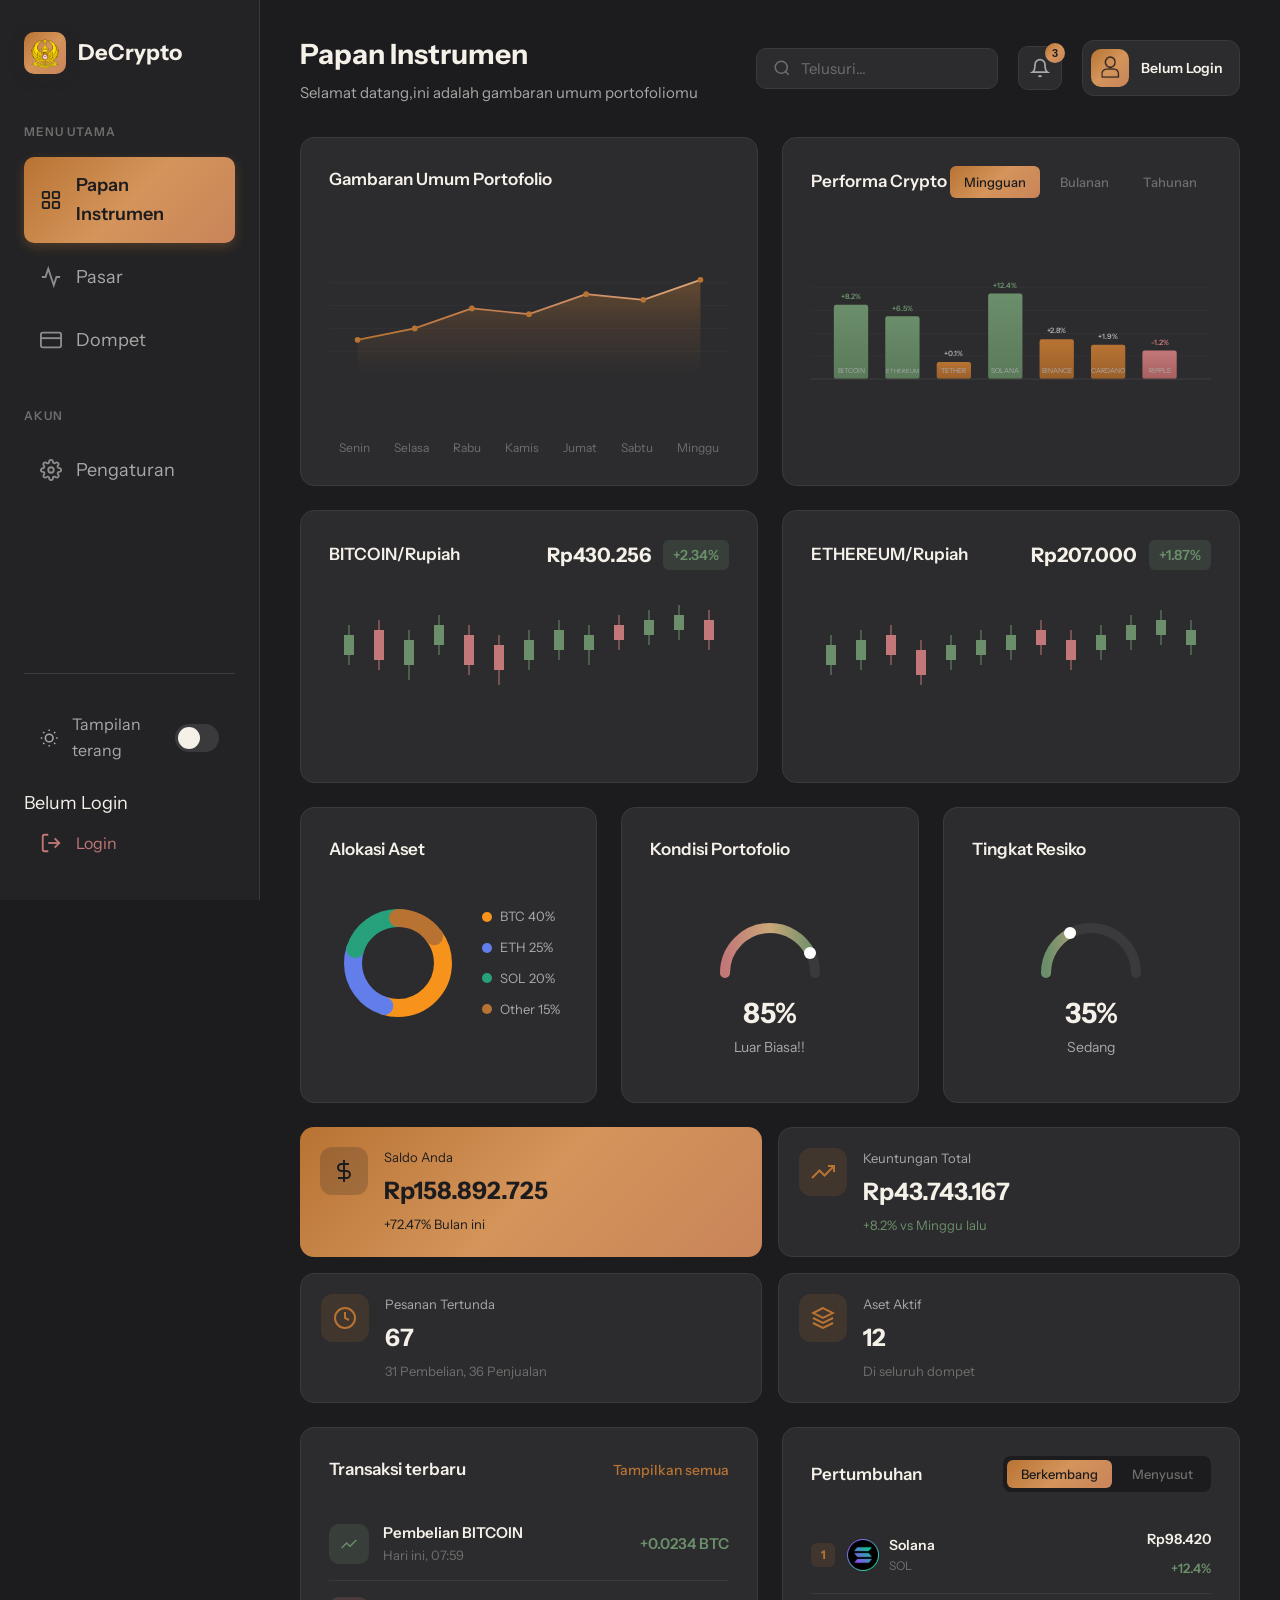
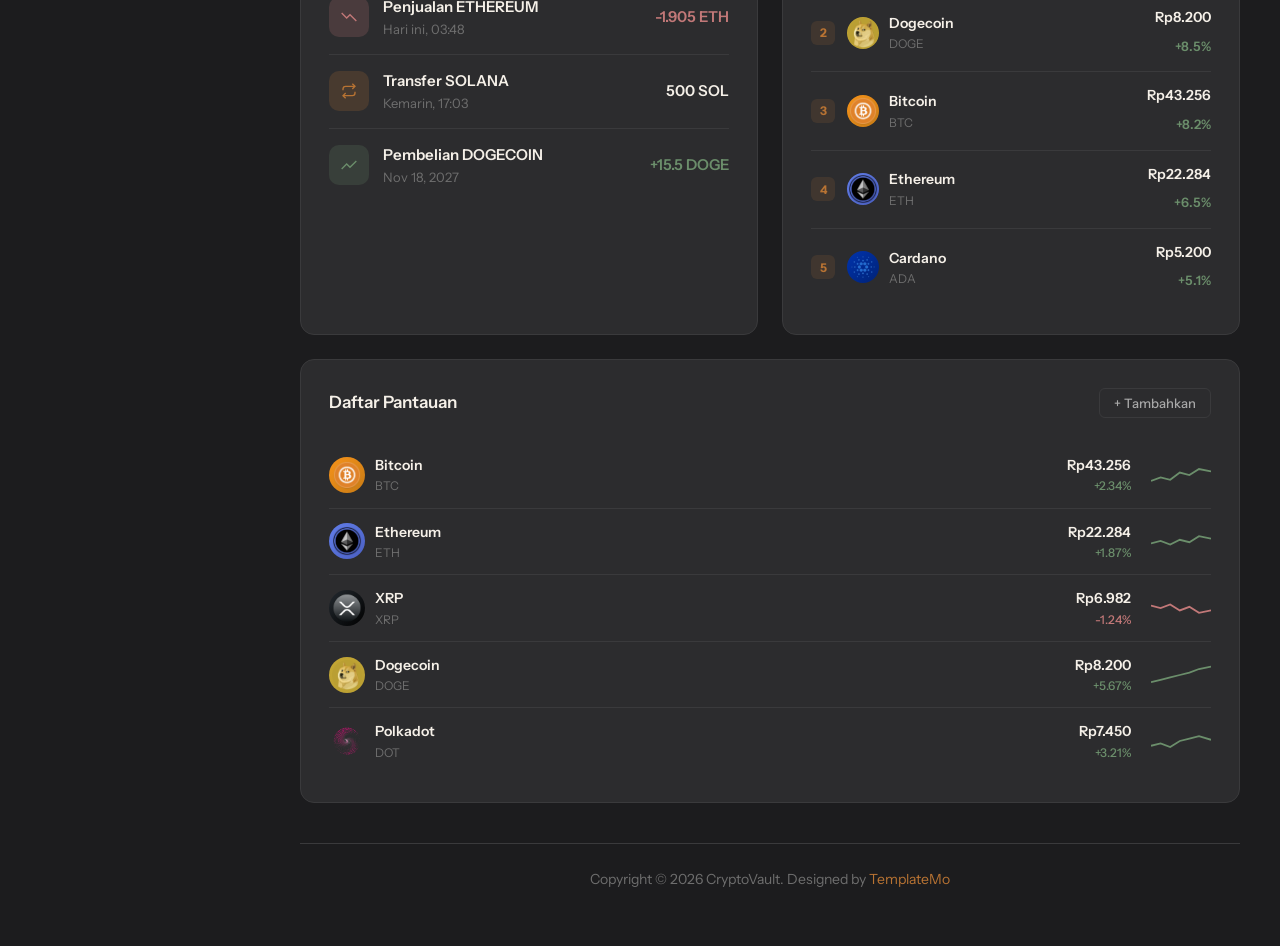
==== commit 9b0725a7: "Update index.html" ====
--- a/index.html
+++ b/index.html
@@ -36,18 +36,18 @@
     </button>
 
     <!-- Sidebar Overlay -->
-    <="sidebar-overlay" id="sidebarOverlay"></div>
-
-    <="dashboard">
+    <div class="sidebar-overlay" id="sidebarOverlay"></div>
+
+    <div class="dashboard">
         <!-- Sidebar -->
         <aside class="sidebar" id="sidebar">
-            <="logo">
-                <="logo-icon"><img src="img/Delyot.png" width="30" height="30"></div>
+            <div class="logo">
+                <div class="logo-icon"><img src="img/Delyot.png" width="30" height="30"></div>
                 <span class="logo-text">DeCrypto</span>
             </div>
 
             <nav class="nav-section">
-                <="nav-label">Menu Utama</div>
+                <div class="nav-label">Menu Utama</div>
                 <a href="index.html" class="nav-item active">
                     <svg class="nav-icon" viewBox="0 0 24 24" fill="none" stroke="currentColor" stroke-width="2">
                         <rect x="3" y="3" width="7" height="7" rx="1"/>
@@ -73,7 +73,7 @@
             </nav>
 
             <nav class="nav-section">
-                <="nav-label">Akun</div>
+                <div class="nav-label">Akun</div>
                 <a href="settings.html" class="nav-item">
                     <svg class="nav-icon" viewBox="0 0 24 24" fill="none" stroke="currentColor" stroke-width="2">
                         <circle cx="12" cy="12" r="3"/>
@@ -83,9 +83,9 @@
                 </a>
             </nav>
 
-            <="sidebar-footer">
-                <="theme-toggle">
-                    <="theme-toggle-label">
+            <div class="sidebar-footer">
+                <div class="theme-toggle">
+                    <div class="theme-toggle-label">
                         <svg width="22" height="22" viewBox="0 0 24 24" fill="none" stroke="currentColor" stroke-width="2">
                             <circle cx="12" cy="12" r="5"/>
                             <line x1="12" y1="1" x2="12" y2="3"/>
@@ -99,7 +99,7 @@
                         </svg>
                         Tampilan terang
                     </div>
-                    <="theme-switch" id="themeSwitch"></div>
+                    <div class="theme-switch" id="themeSwitch"></div>
                 </div>
                 <p id="userInfo">Belum Login</p>
                 <div id="authArea">
@@ -119,13 +119,13 @@
         <!-- Main Content -->
         <main class="main-content">
             <!-- Header -->
-            <="header">
-                <="header-left">
+            <div class="header">
+                <div class="header-left">
                     <h1>Papan Instrumen</h1>
                      <p id="userInfoo" class="header-subtitle">Selamat datang,ini adalah gambaran umum portofoliomu</p>
                 </div>
-                <="header-right">
-                    <="header-search">
+                <div class="header-right">
+                    <div class="header-search">
                         <svg width="18" height="18" viewBox="0 0 24 24" fill="none" stroke="currentColor" stroke-width="2">
                             <circle cx="11" cy="11" r="8"/>
                             <line x1="21" y1="21" x2="16.65" y2="16.65"/>
@@ -139,9 +139,9 @@
                         </svg>
                         <span class="notification-badge">3</span>
                     </button>
-                    <="user-menu">
-                        <="user-avatar"><img src="img/user.png" width="30" height="30"></div>
-                        <="user-info">
+                    <div class="user-menu">
+                        <div class="user-avatar"><img src="img/user.png" width="30" height="30"></div>
+                        <div class="user-info">
                             <span id="userInfooo" class="user-name">Belum Login</span>
                         </div>
                     </div>
@@ -149,14 +149,14 @@
             </div>
 
             <!-- Content Wrapper -->
-            <="content-wrapper">
+            <div class="content-wrapper">
                 <!-- Left Column -->
-                <="content-left">
+                <div class="content-left">
                     <!-- Charts Grid -->
-                    <="charts-grid">
+                    <div class="charts-grid">
                         <!-- Portfolio Overview -->
-                        <="card chart-card">
-                            <="card-header">
+                        <div class="card chart-card">
+                            <div class="card-header">
                                 <h2 class="card-title">Gambaran Umum Portofolio</h2>
                             </div>
                             <div class="chart-container">
@@ -490,6 +490,7 @@
                     </div>
                 </div>
             </div>
+
             <!-- Transactions Row -->
             <div class="transactions-row">
                 <!-- Recent Transactions -->
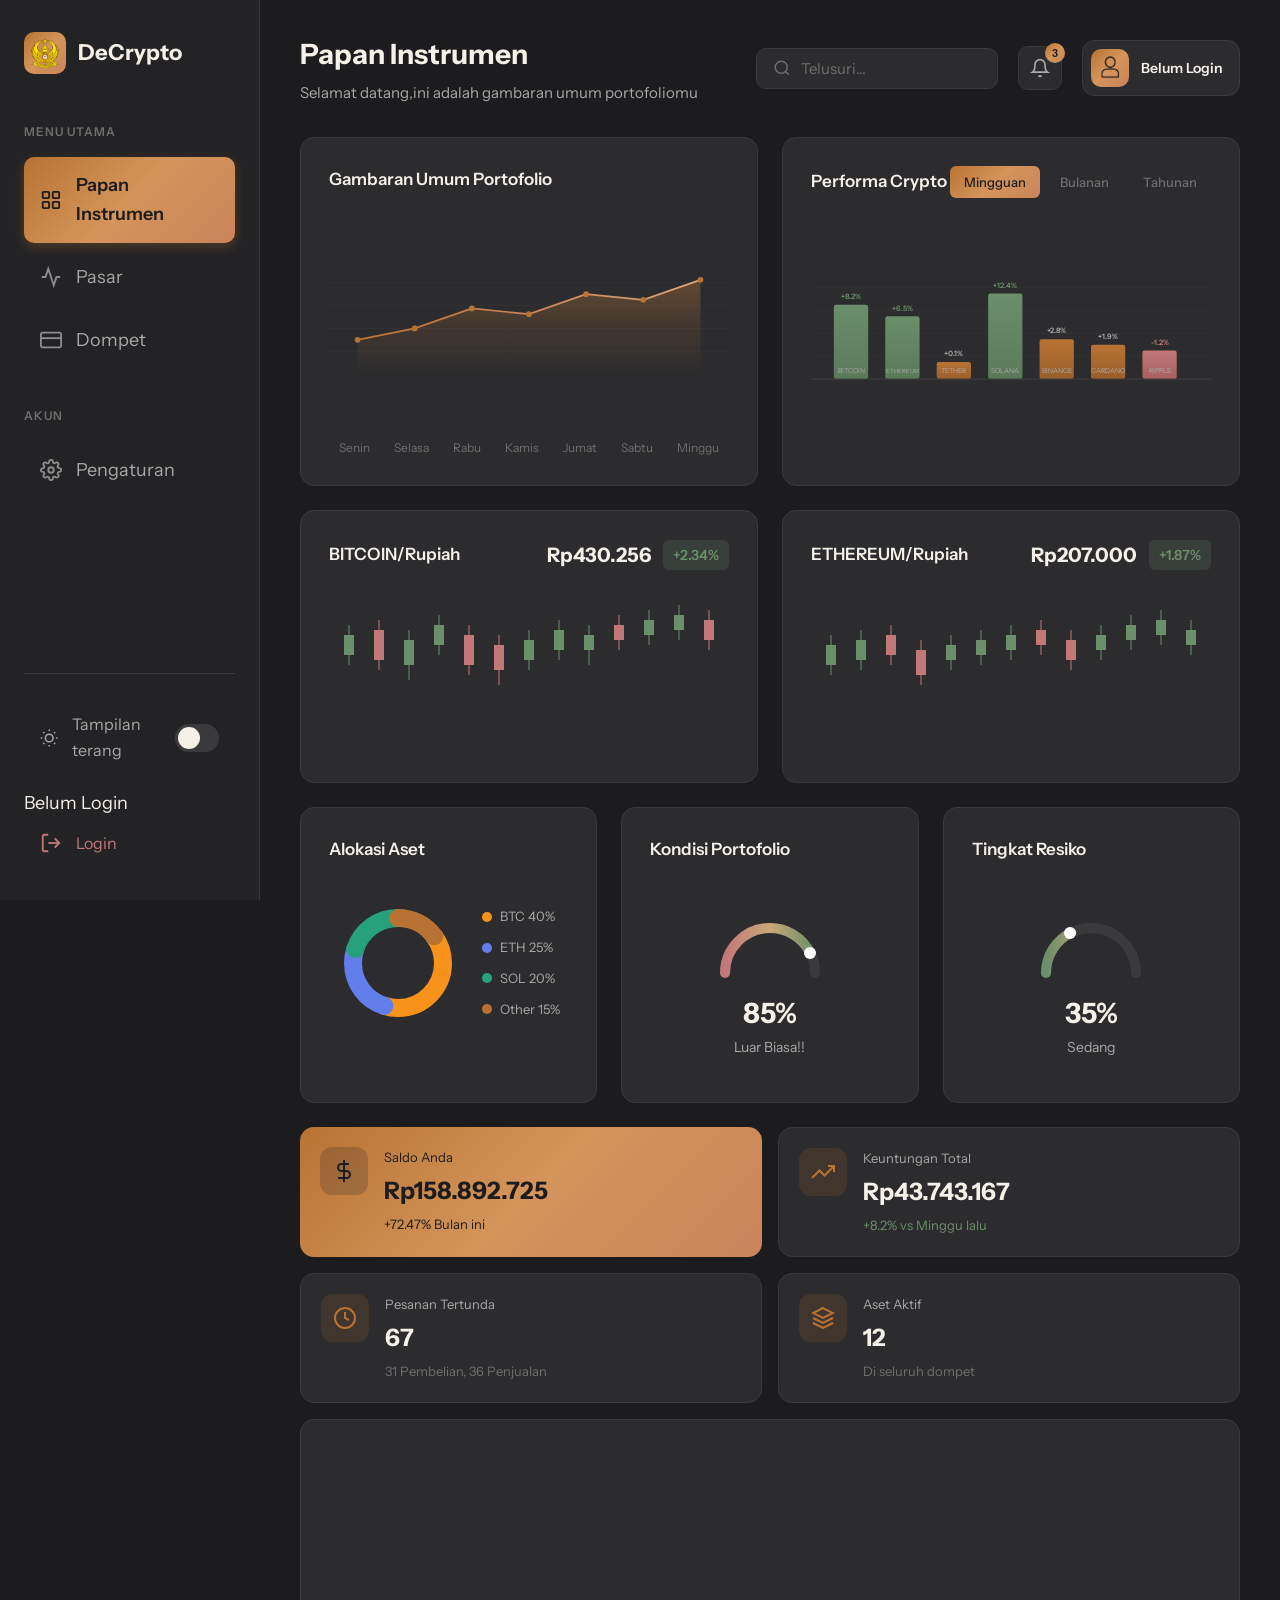
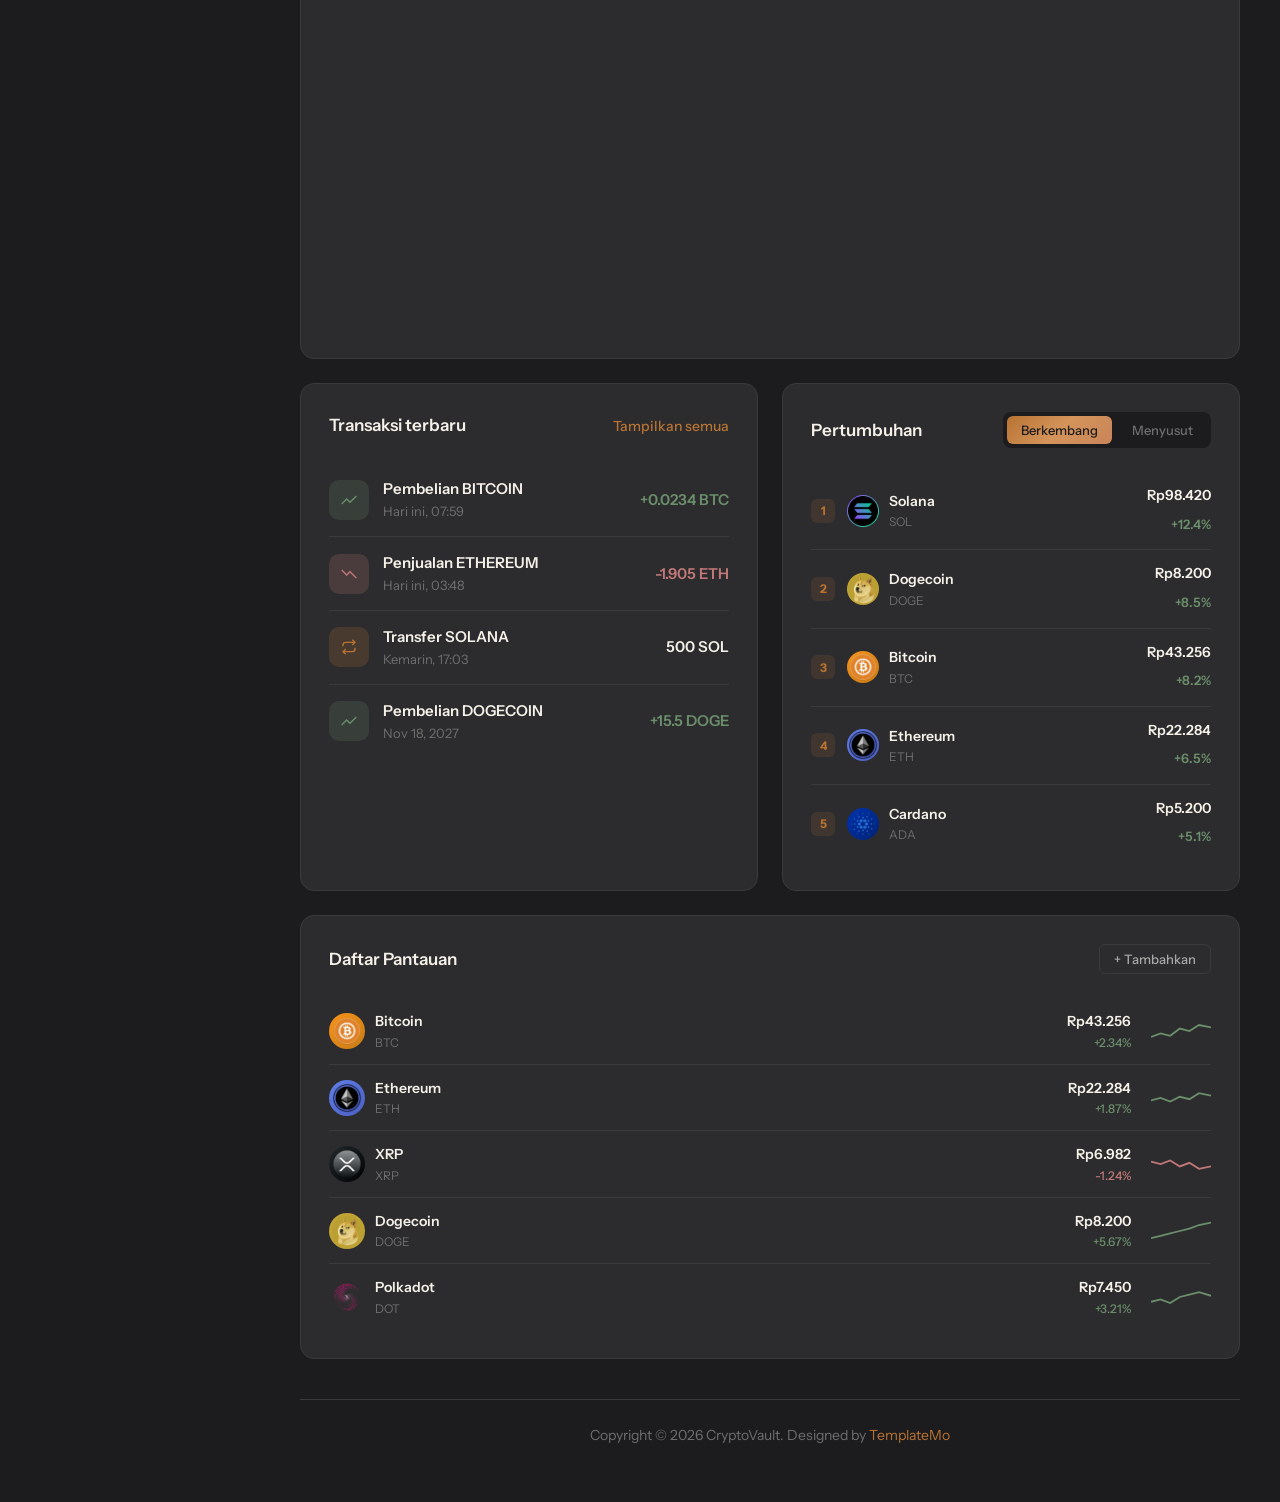
==== commit aa11b1a9: "Update index.html" ====
--- a/index.html
+++ b/index.html
@@ -488,6 +488,19 @@
                             <div class="stat-change">Di seluruh dompet</div>
                         </div>
                     </div>
+                     <!-- YouTube Video -->
+                    <div class="stat-card" style="padding: 12px;">
+                        <div style="position: relative; width: 100%; padding-bottom: 56.25%; height: 0; overflow: hidden; border-radius: 8px;">
+                            <iframe
+                                src="https://www.youtube.com/embed/ExL8jClroLQ"
+                                title="YouTube video"
+                                frameborder="0"
+                                allow="accelerometer; autoplay; clipboard-write; encrypted-media; gyroscope; picture-in-picture; web-share"
+                                allowfullscreen
+                                style="position: absolute; top: 0; left: 0; width: 100%; height: 100%; border-radius: 8px;">
+                            </iframe>
+                        </div>
+                    </div>
                 </div>
             </div>
 
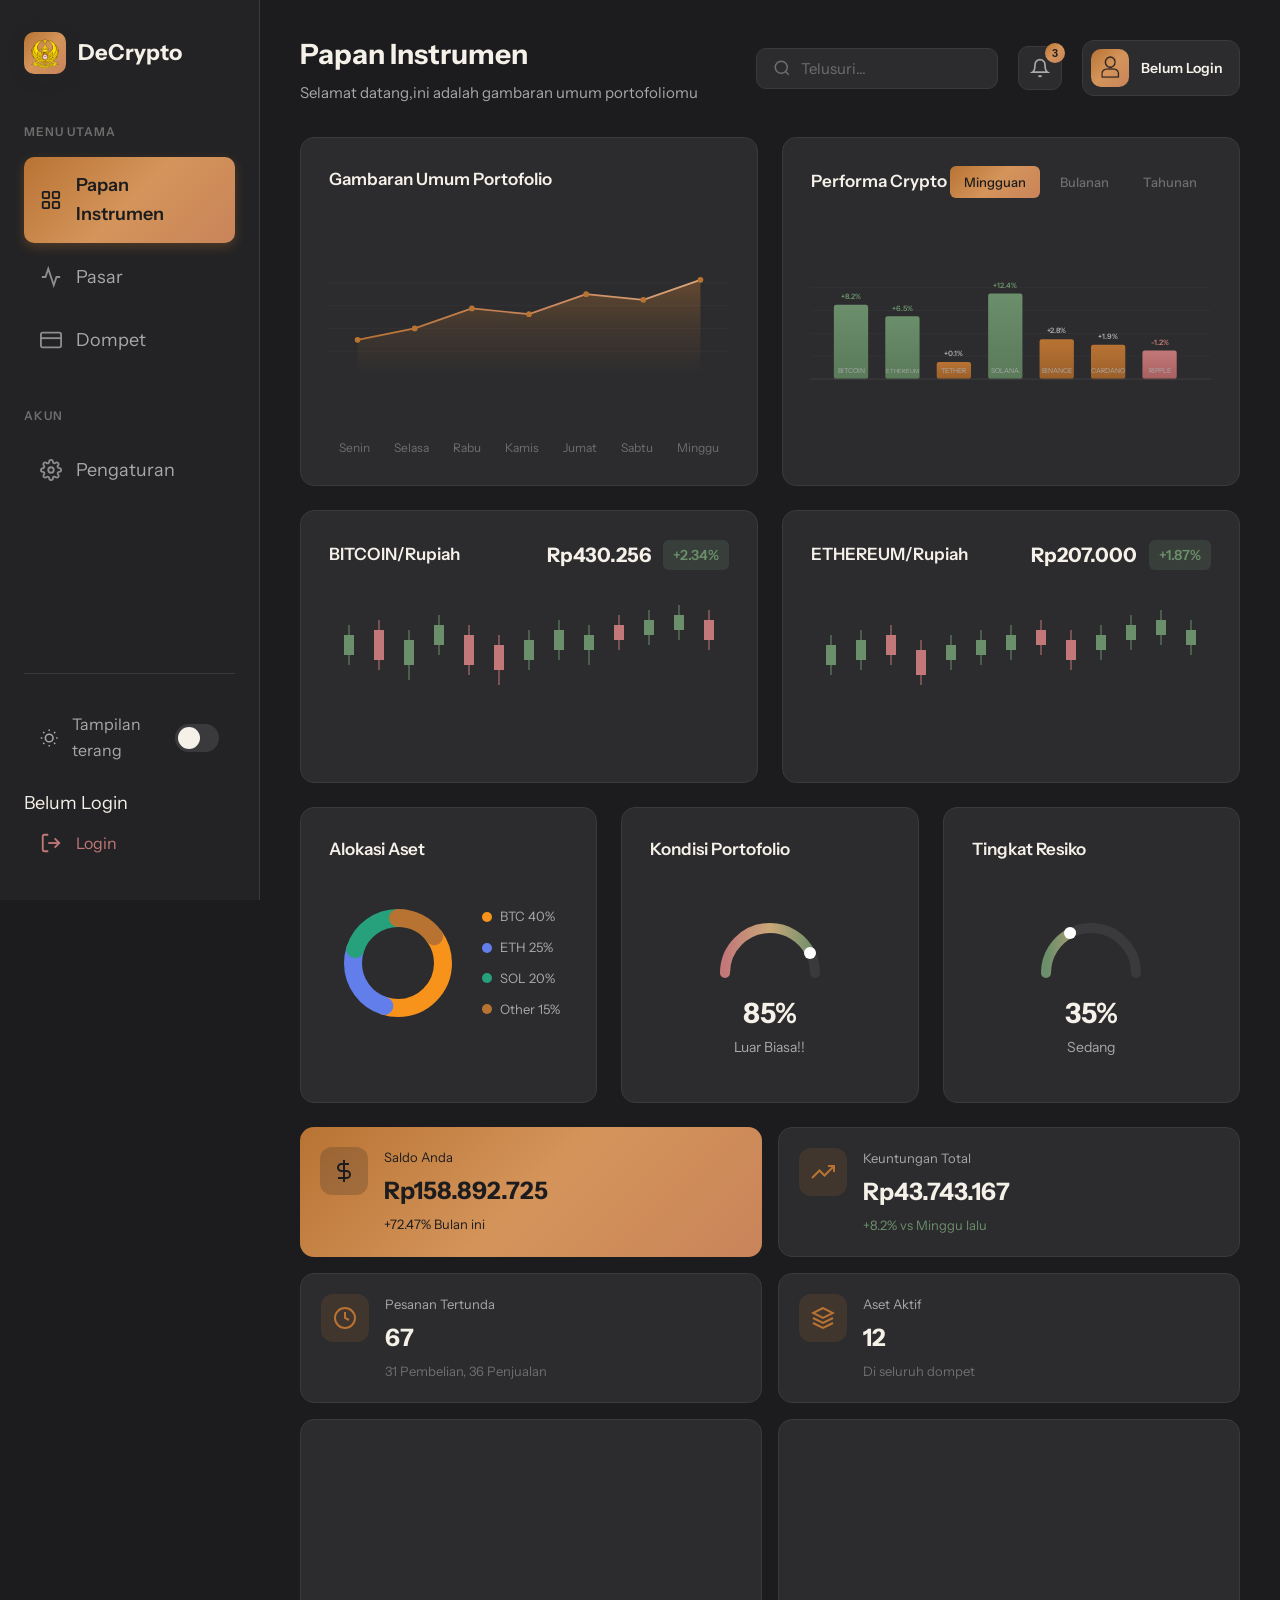
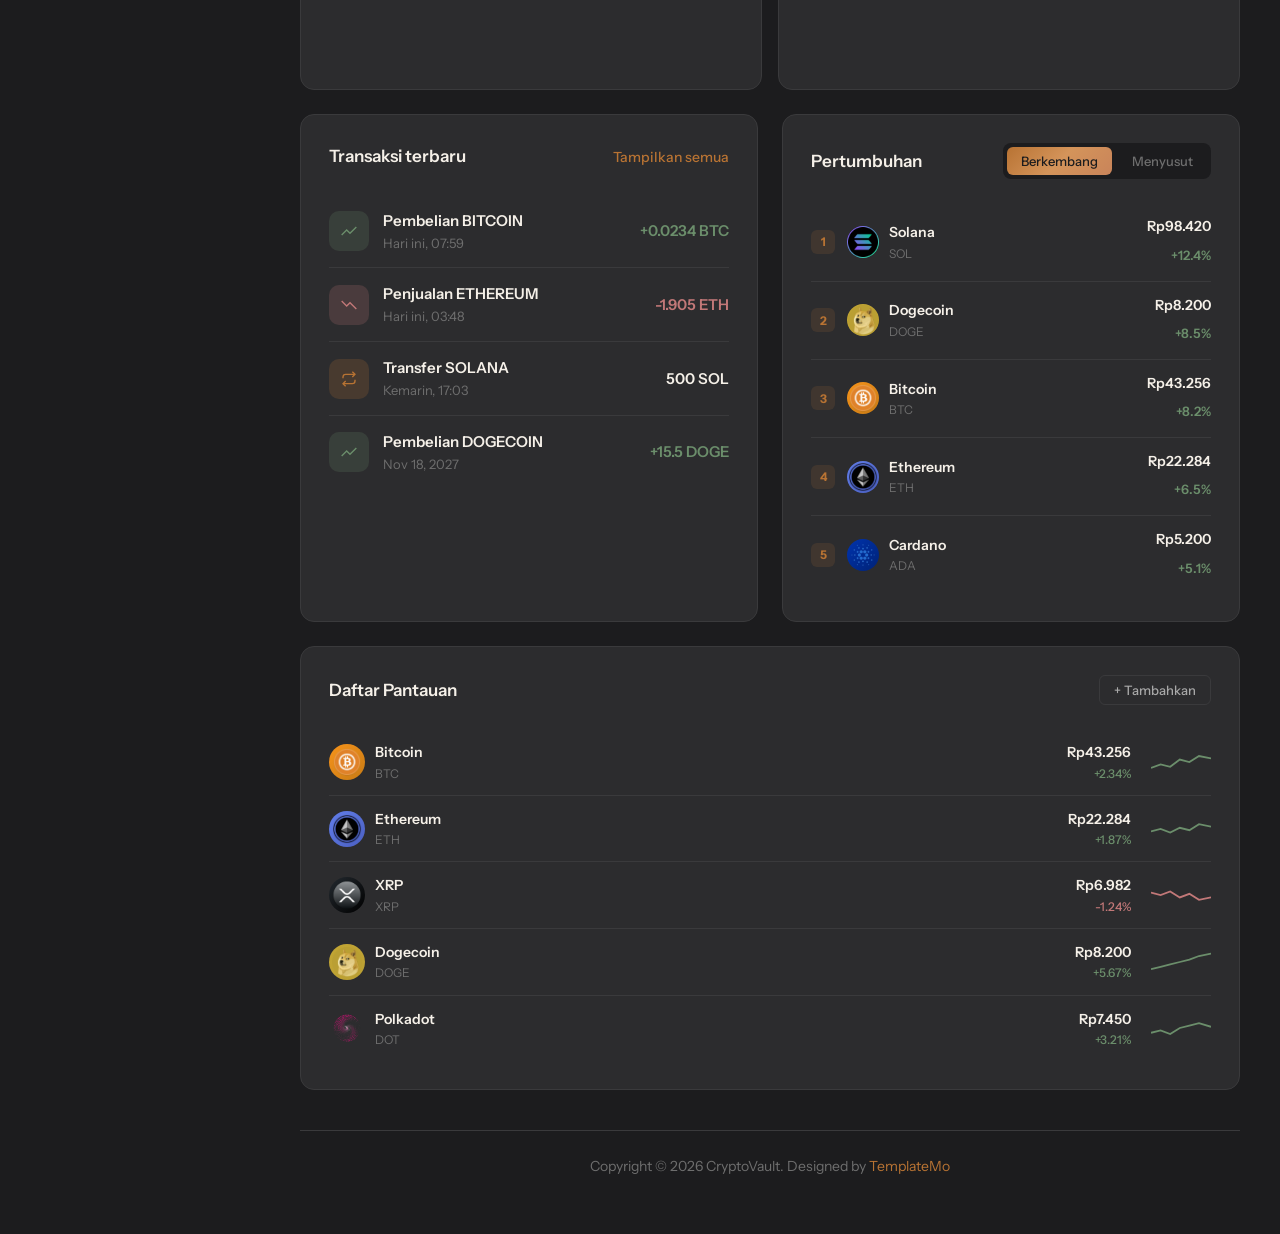
==== commit e827a02a: "Update index.html" ====
--- a/index.html
+++ b/index.html
@@ -501,6 +501,20 @@
                             </iframe>
                         </div>
                     </div>
+                    <!-- Google Maps -->
+                    <div class="stat-card" style="padding: 12px;">
+                        <div style="position: relative; width: 100%; padding-bottom: 56.25%; height: 0; overflow: hidden; border-radius: 8px;">
+                            <iframe
+                                src="https://www.google.com/maps/embed?pb=!1m18!1m12!1m3!1d3953.1!2d110.3928101!3d-7.8004447!2m3!1f0!2f0!3f0!3m2!1i1024!2i768!4f13.1!3m3!1m2!1s0x2e7a57669d43fe55%3A0x75fae1bb400d4da5!2sSMA%20Negeri%208%20Yogyakarta!5e0!3m2!1sid!2sid!4v1"
+                                title="Google Maps - SMA Negeri 8 Yogyakarta"
+                                frameborder="0"
+                                style="position: absolute; top: 0; left: 0; width: 100%; height: 100%; border-radius: 8px; border: 0;"
+                                allowfullscreen=""
+                                loading="lazy"
+                                referrerpolicy="no-referrer-when-downgrade">
+                            </iframe>
+                        </div>
+                    </div>
                 </div>
             </div>
 
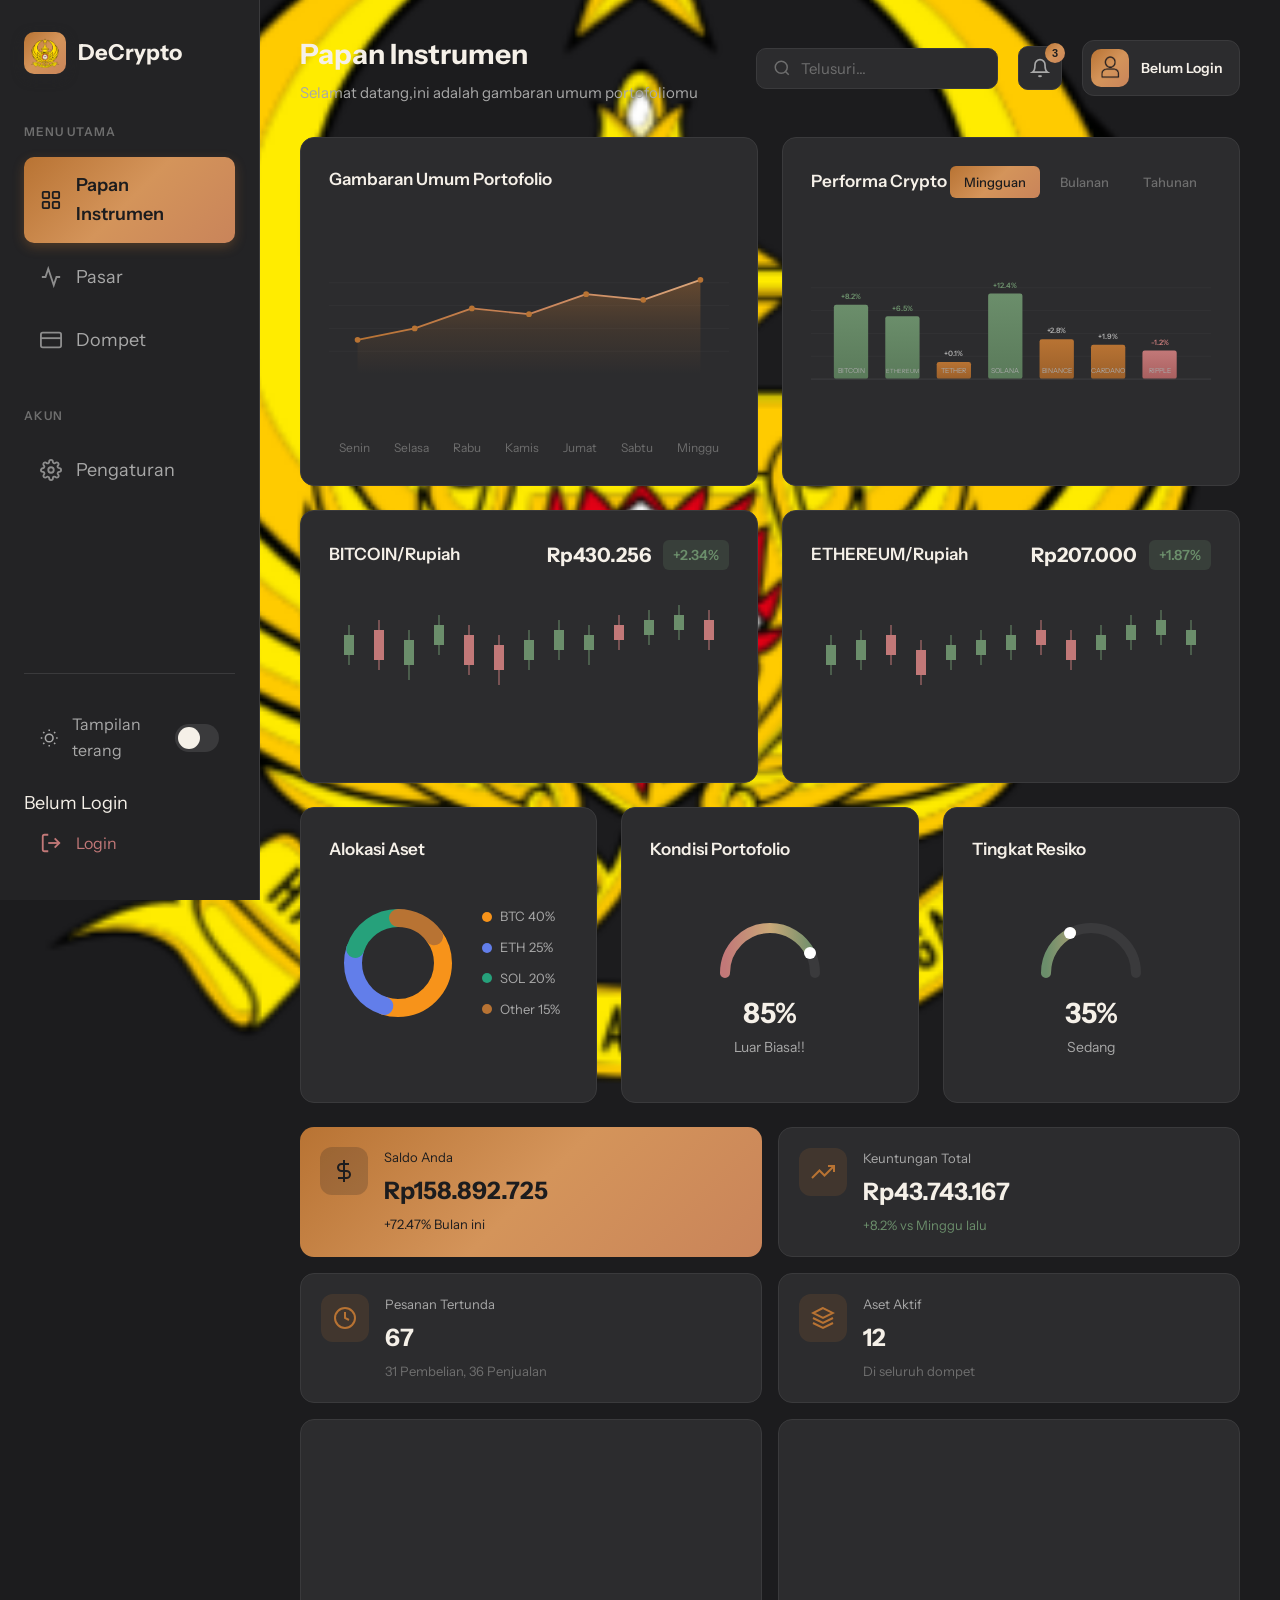
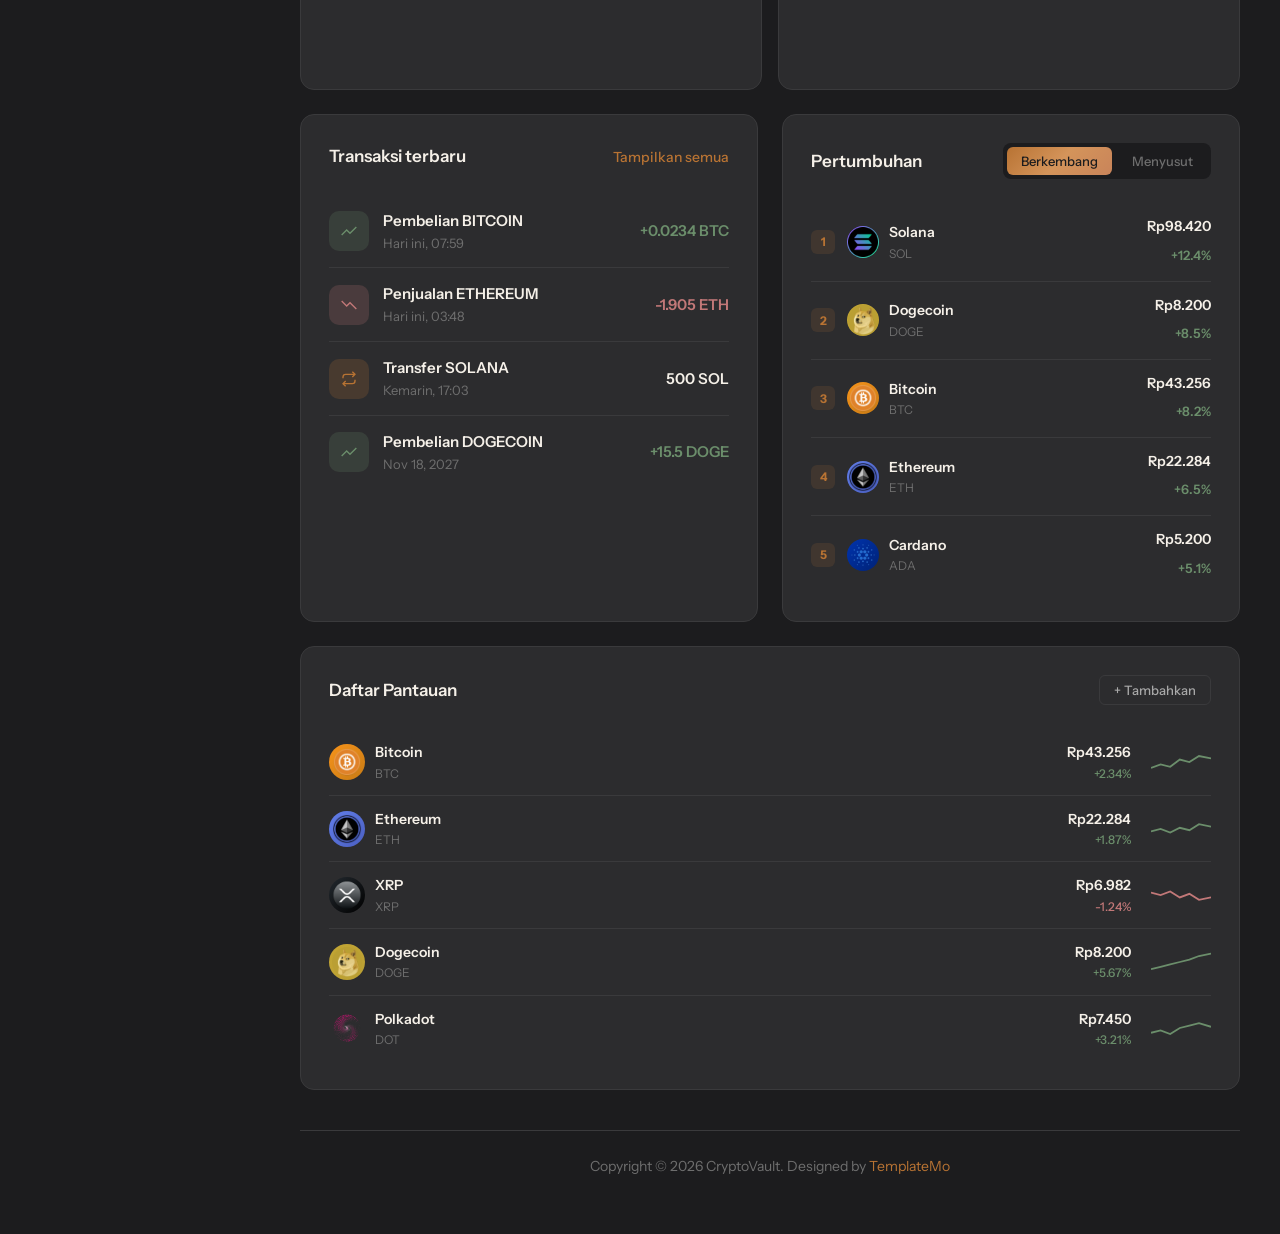
==== commit ecfbe771: "Update index.html" ====
--- a/index.html
+++ b/index.html
@@ -3,7 +3,7 @@
 <head>
     <meta charset="UTF-8">
     <meta name="viewport" content="width=device-width, initial-scale=1.0">
-    <title>Dashboard - Decrypto</title>
+    <title>Papan Instrumen - DeCrypto</title>
     <script>
         // Load theme immediately to prevent flash
         (function() {
@@ -16,7 +16,15 @@
     <link href="https://fonts.googleapis.com/css2?family=Instrument+Sans:wght@400;500;600;700&display=swap" rel="stylesheet">
     <link rel="stylesheet" href="css/templatemo-crypto-style.css">
     <link rel="stylesheet" href="css/templatemo-crypto-dashboard.css">
-    
+    <style>
+        body {
+            background-image: url('img/Delyot.png');
+            background-size: cover;
+            background-position: center center;
+            background-repeat: no-repeat;
+            background-attachment: fixed;
+        }
+    </style>
     <!--
 
 TemplateMo 609 Crypto Vault
@@ -63,7 +71,7 @@
                     </svg>
                     Pasar
                 </a>
-                <a href="wallet.html" class="nav-item">
+                <a class="nav-item">
                     <svg class="nav-icon" viewBox="0 0 24 24" fill="none" stroke="currentColor" stroke-width="2">
                         <rect x="1" y="4" width="22" height="16" rx="2" ry="2"/>
                         <line x1="1" y1="10" x2="23" y2="10"/>
@@ -74,7 +82,7 @@
 
             <nav class="nav-section">
                 <div class="nav-label">Akun</div>
-                <a href="settings.html" class="nav-item">
+                <a class="nav-item">
                     <svg class="nav-icon" viewBox="0 0 24 24" fill="none" stroke="currentColor" stroke-width="2">
                         <circle cx="12" cy="12" r="3"/>
                         <path d="M19.4 15a1.65 1.65 0 00.33 1.82l.06.06a2 2 0 010 2.83 2 2 0 01-2.83 0l-.06-.06a1.65 1.65 0 00-1.82-.33 1.65 1.65 0 00-1 1.51V21a2 2 0 01-2 2 2 2 0 01-2-2v-.09A1.65 1.65 0 009 19.4a1.65 1.65 0 00-1.82.33l-.06.06a2 2 0 01-2.83 0 2 2 0 010-2.83l.06-.06a1.65 1.65 0 00.33-1.82 1.65 1.65 0 00-1.51-1H3a2 2 0 01-2-2 2 2 0 012-2h.09A1.65 1.65 0 004.6 9a1.65 1.65 0 00-.33-1.82l-.06-.06a2 2 0 010-2.83 2 2 0 012.83 0l.06.06a1.65 1.65 0 001.82.33H9a1.65 1.65 0 001-1.51V3a2 2 0 012-2 2 2 0 012 2v.09a1.65 1.65 0 001 1.51 1.65 1.65 0 001.82-.33l.06-.06a2 2 0 012.83 0 2 2 0 010 2.83l-.06.06a1.65 1.65 0 00-.33 1.82V9a1.65 1.65 0 001.51 1H21a2 2 0 012 2 2 2 0 01-2 2h-.09a1.65 1.65 0 00-1.51 1z"/>
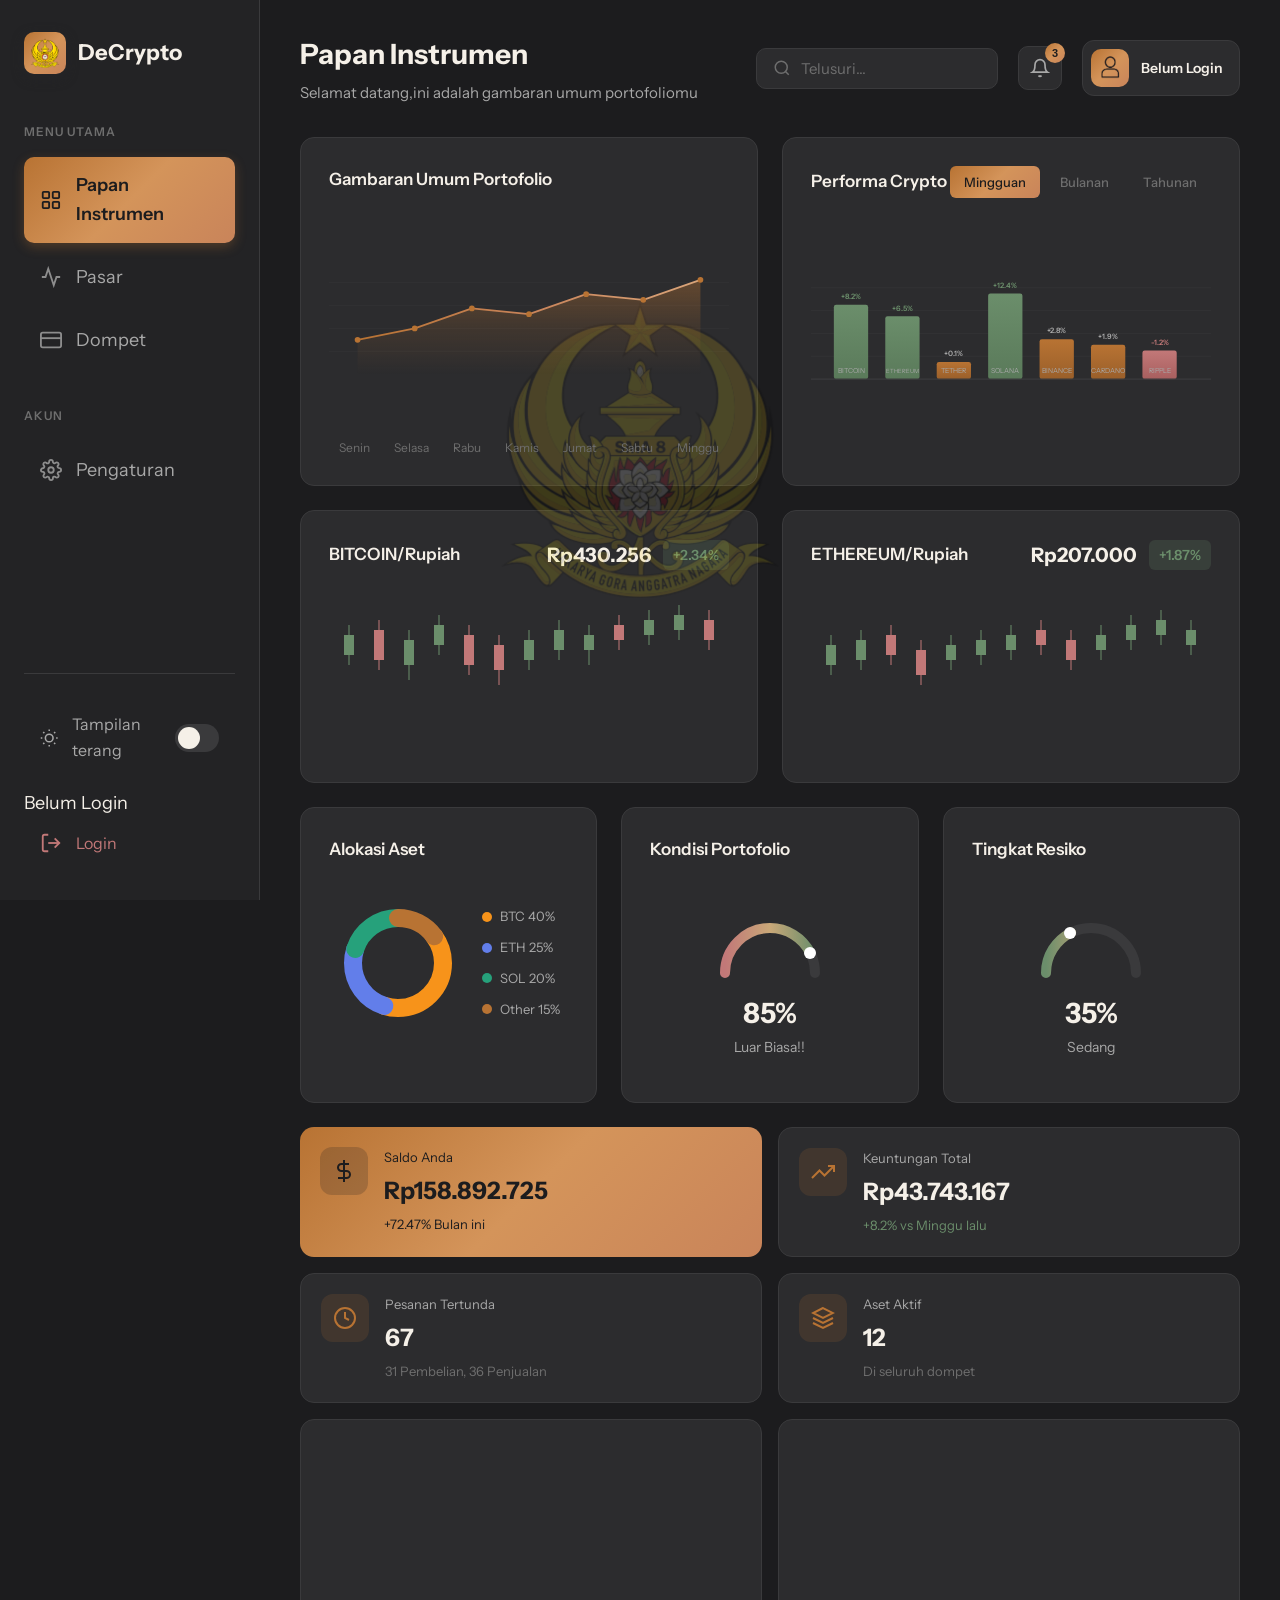
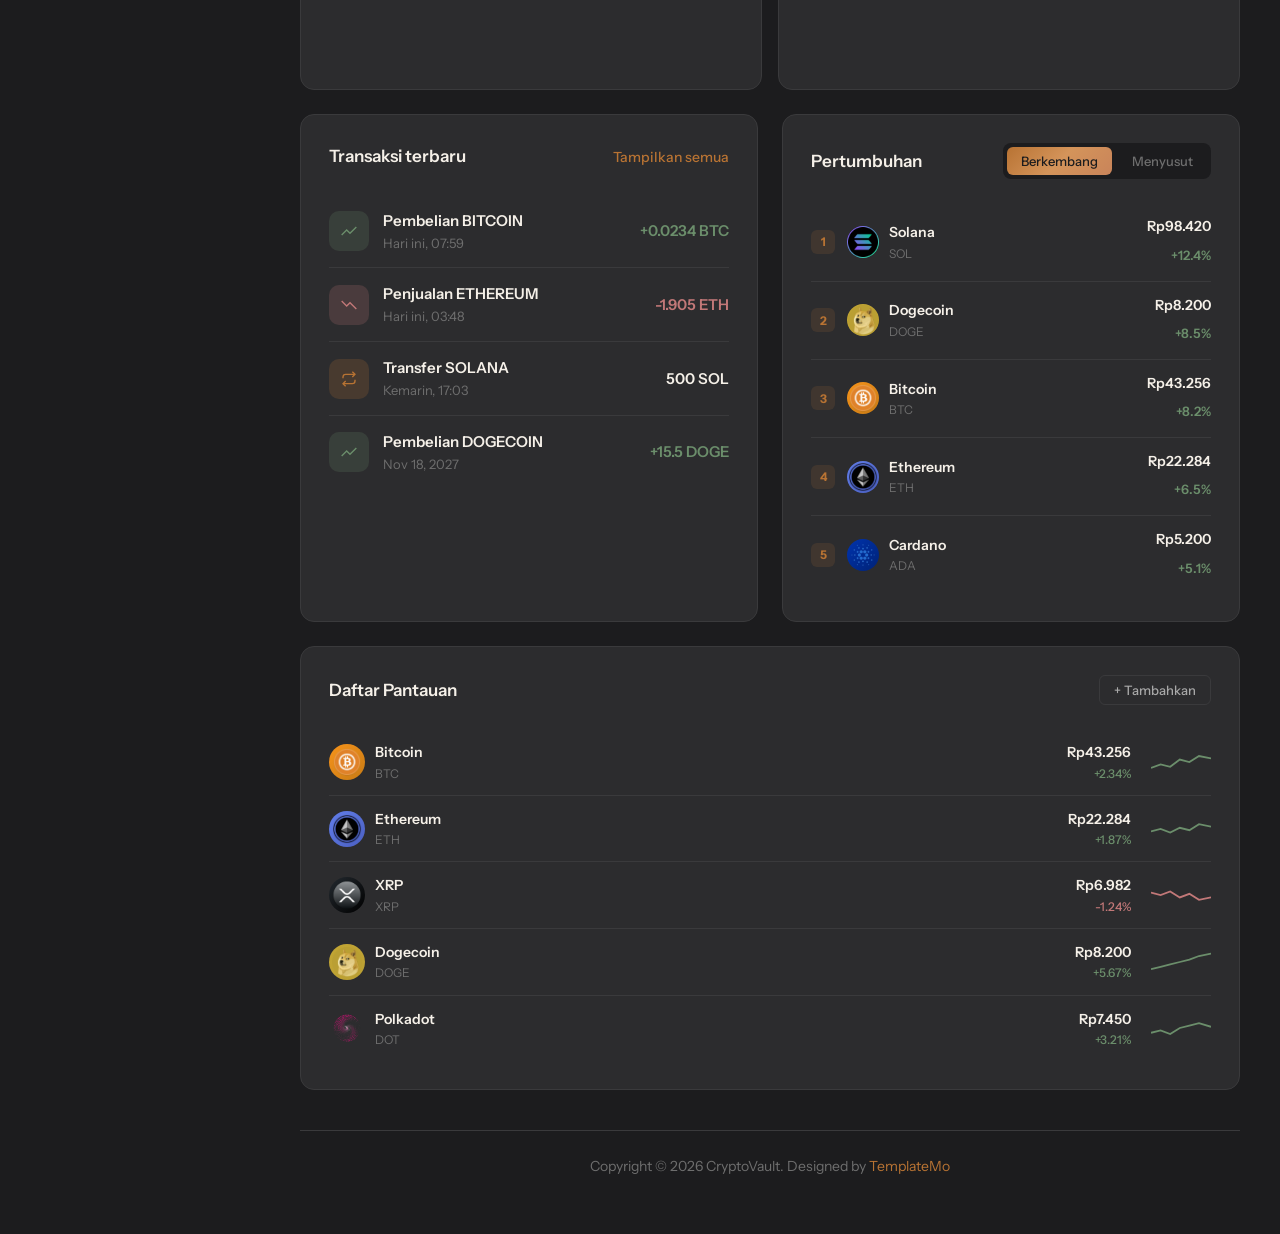
==== commit 51a7163c: "Update index.html" ====
--- a/index.html
+++ b/index.html
@@ -18,11 +18,23 @@
     <link rel="stylesheet" href="css/templatemo-crypto-dashboard.css">
     <style>
         body {
+            position: relative;
+        }
+        body::before {
+            content: '';
+            position: fixed;
+            top: 50%;
+            left: 50%;
+            transform: translate(-50%, -50%);
+            width: 300px;
+            height: 300px;
             background-image: url('img/Delyot.png');
-            background-size: cover;
-            background-position: center center;
+            background-size: contain;
             background-repeat: no-repeat;
-            background-attachment: fixed;
+            background-position: center;
+            opacity: 0.15;
+            z-index: 0;
+            pointer-events: none;
         }
     </style>
     <!--
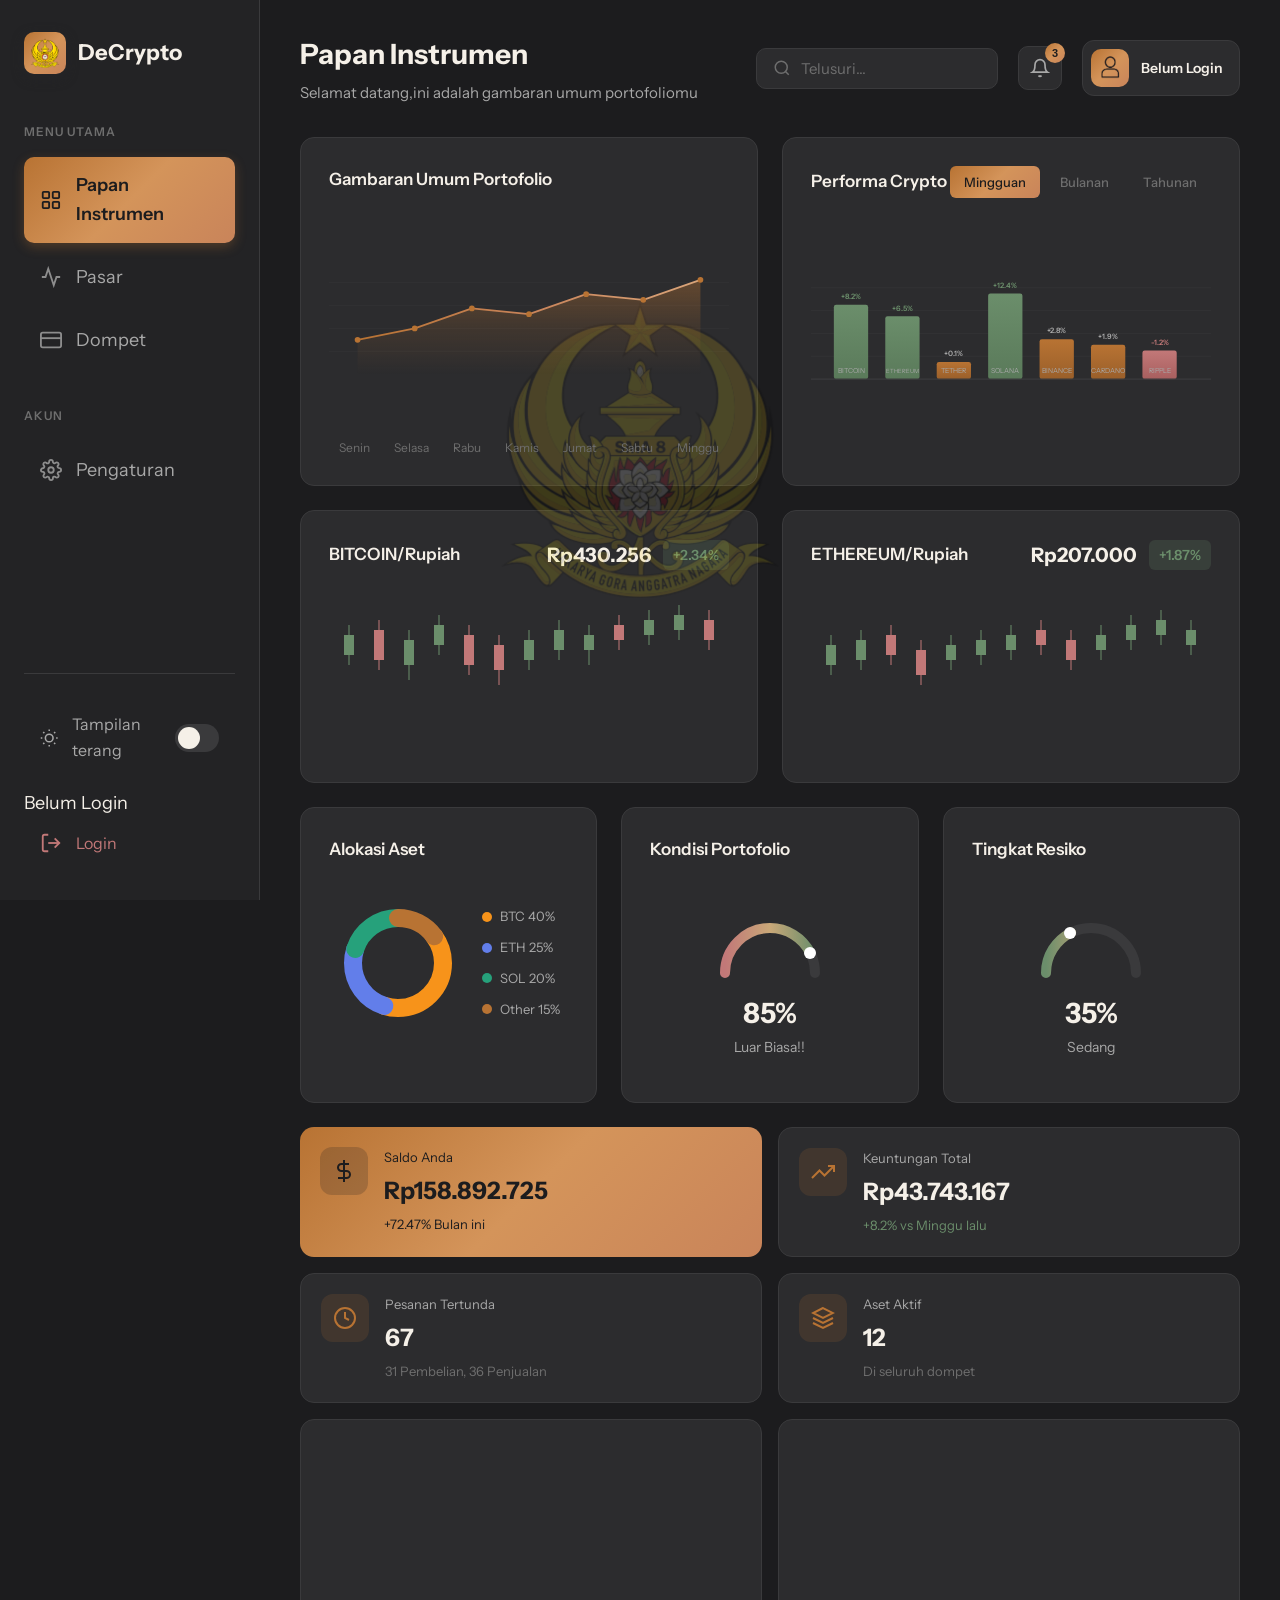
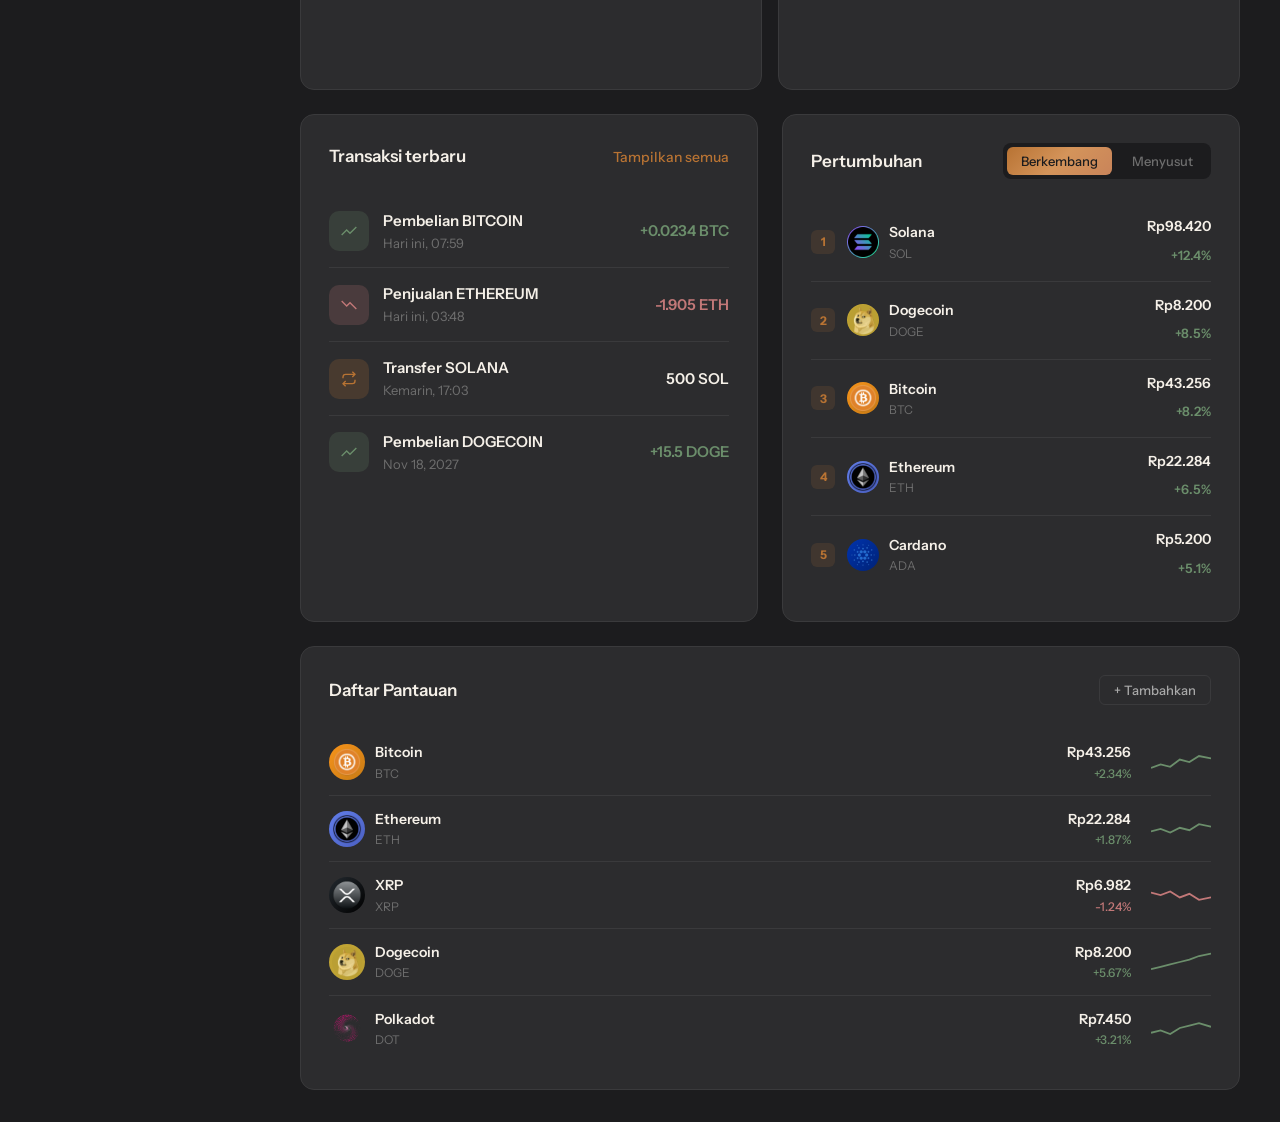
==== commit 7a012238: "Update index.html" ====
--- a/index.html
+++ b/index.html
@@ -776,9 +776,7 @@
             </div>
 
             <!-- Copyright -->
-            <footer class="copyright">
-                Copyright &copy; 2026 CryptoVault. Designed by <a href="https://templatemo.com" target="_blank" rel="nofollow">TemplateMo</a>
-            </footer>
+            
         </main>
     </div>
 
